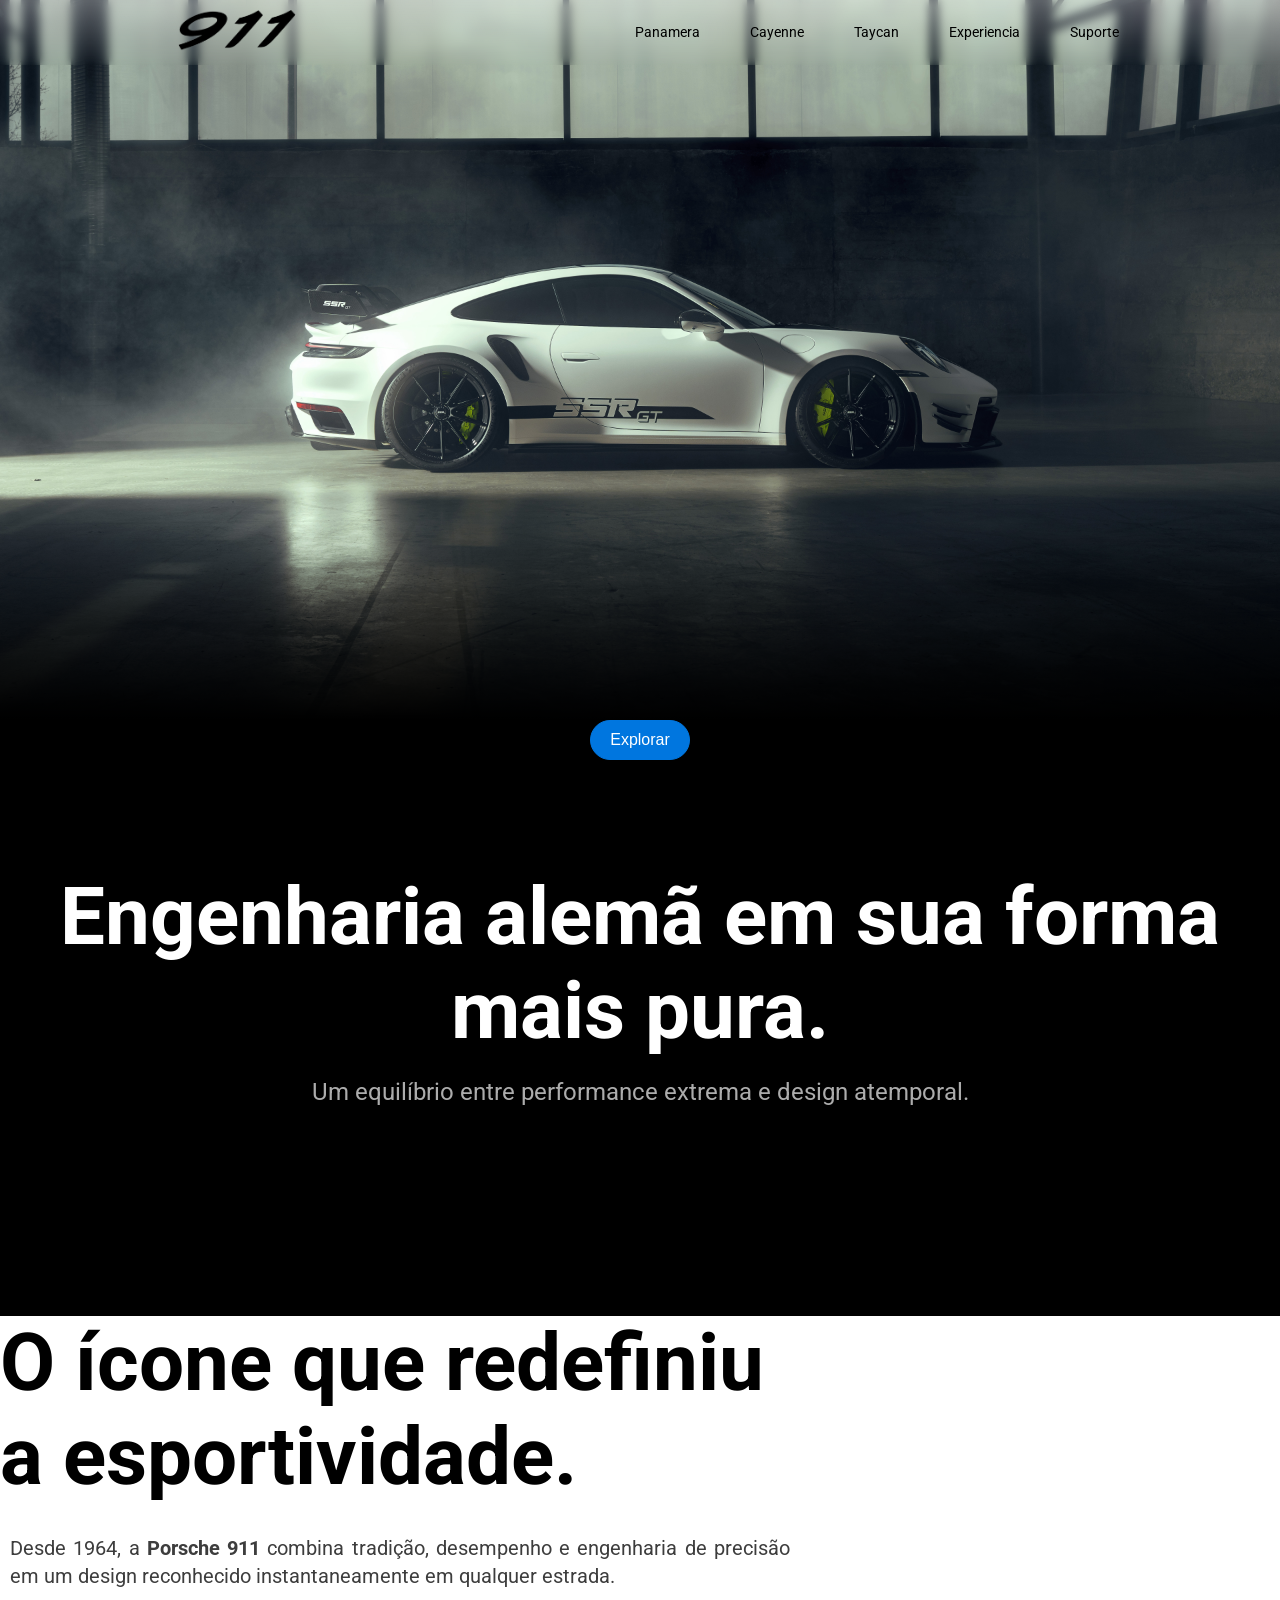
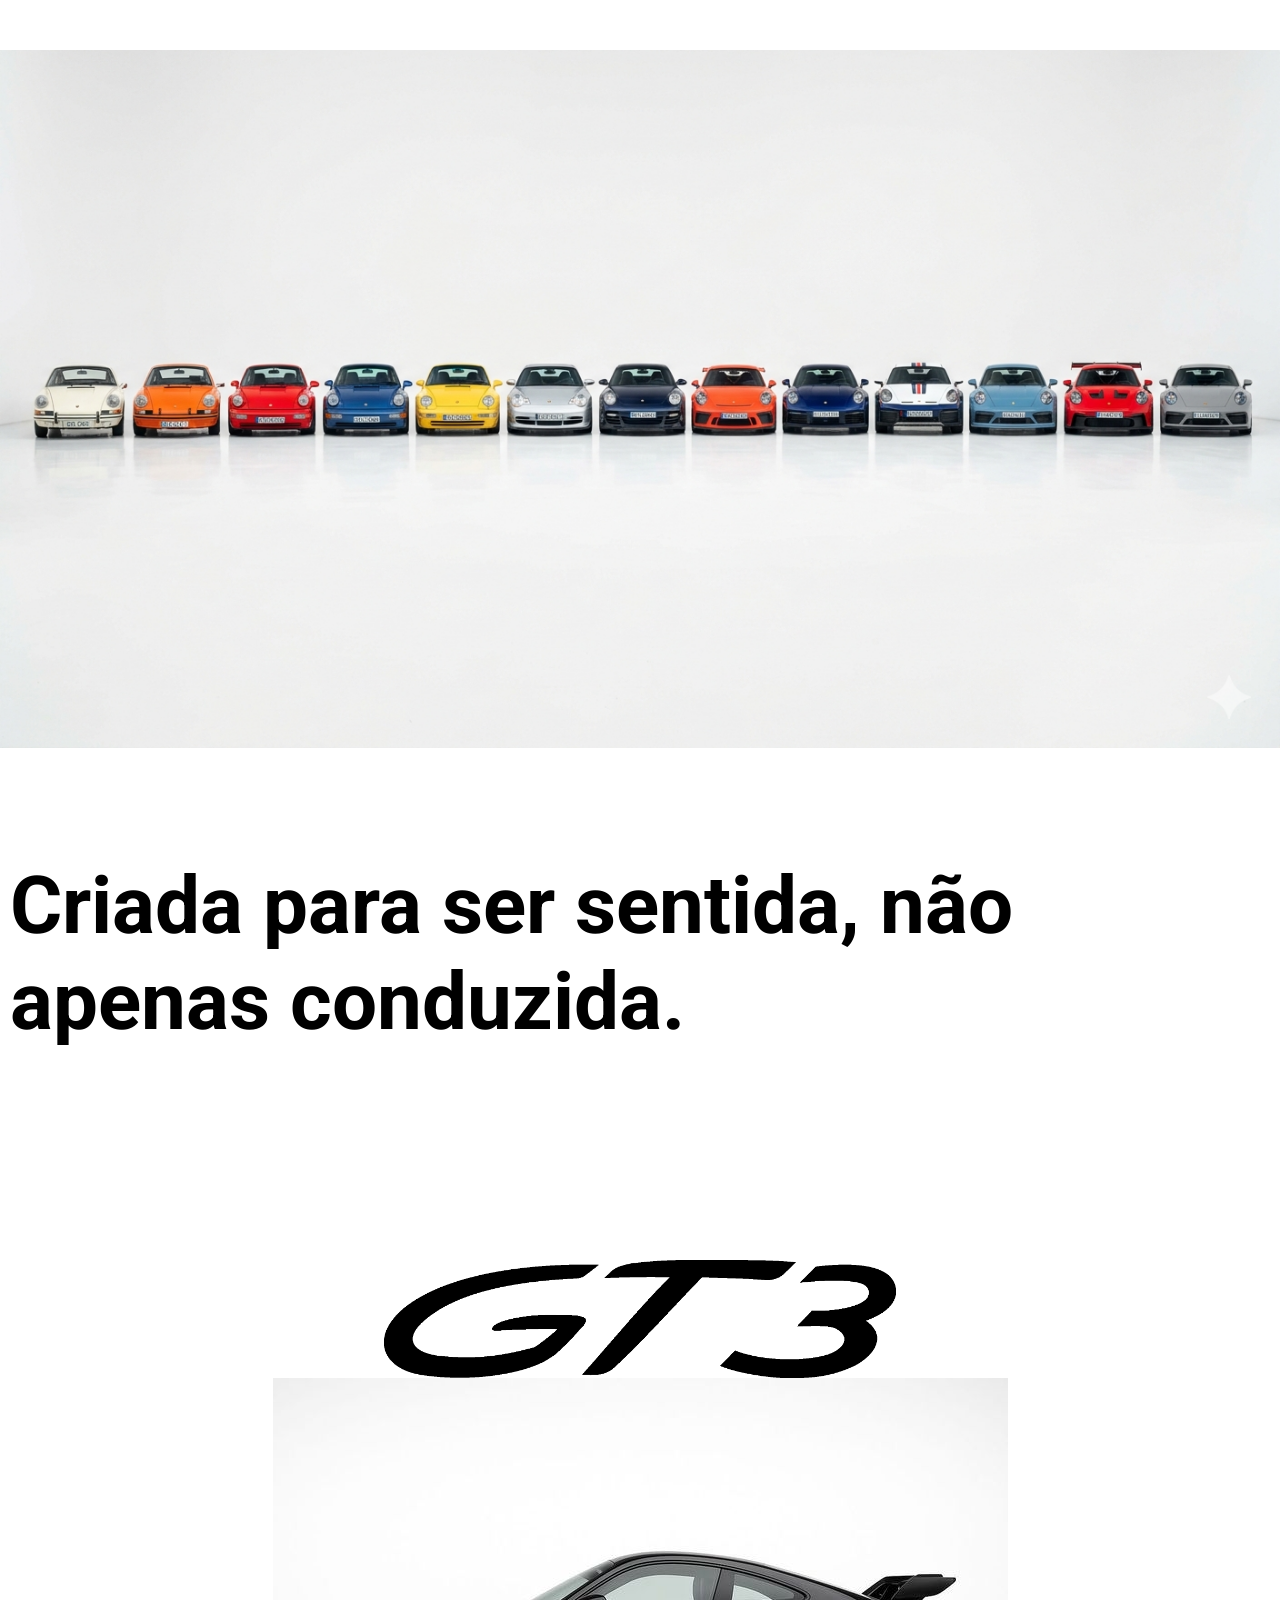
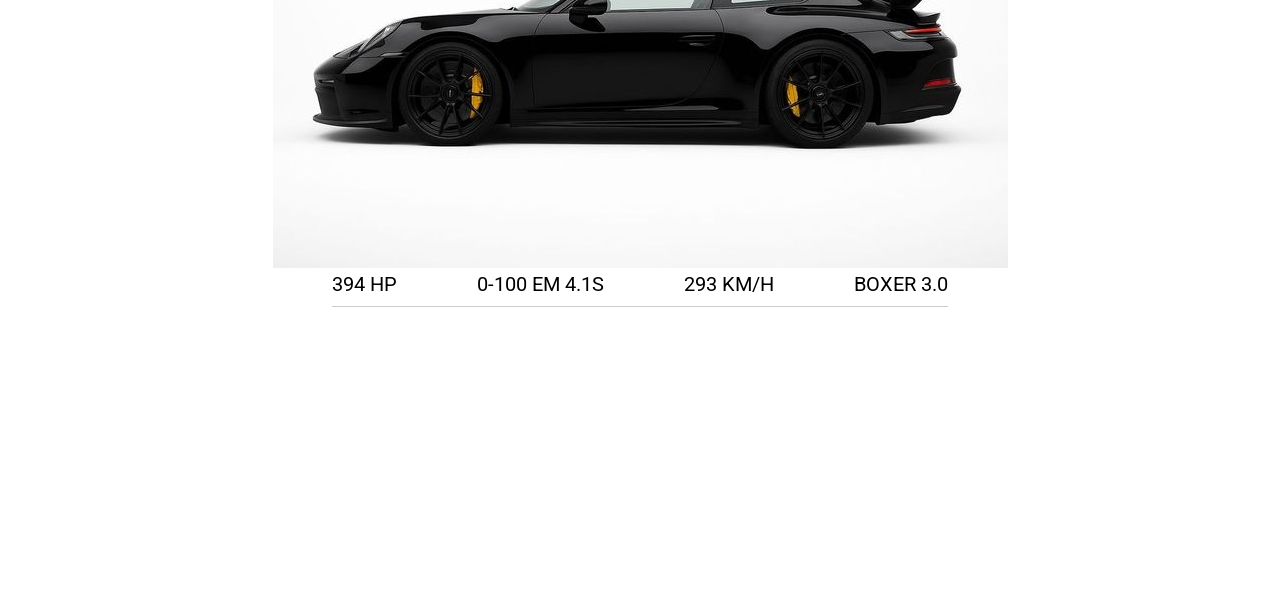
==== index.html @ 177d853c "melhorando a responsividade" ====
<!DOCTYPE html>
<html lang="pt-br">
<head>
    <meta charset="UTF-8">
    <meta name="viewport" content="width=device-width, initial-scale=1.0">
    <title>Document</title>
    <link rel="stylesheet" href="estilo/style.css">
</head>
<body>
    <header>
        <nav>
            <div class="logo">
                <a href=""><img src="logo/911.png" alt=""></a>
            
            </div>
            <ul class="nav-links">
                <a href="#">Panamera</a>
                <a href="#">Cayenne</a>
                <a href="#">Taycan</a>
                <a href="#">Experiencia</a>
                <a href="#">Suporte</a>
            </ul>

            <div class="menu">
                ☰
            </div>
        </nav>
    </header>  
    <main>
        <section class="hero">
            <img src="imagens/gt3-hero.jpg" alt="">
        </section>

            <section class="modelo">
                <button>Explorar</button>
                <h1>Engenharia alemã em sua forma mais pura.</h1>
                <p>Um equilíbrio entre performance extrema e design atemporal.</p>
            </section>
  

        <section class="base">
            <div class="introducao">
                <h1>O ícone que redefiniu a esportividade.</h1>
                <p>Desde 1964, a <strong>Porsche 911</strong> combina tradição, desempenho e engenharia de precisão em um design reconhecido instantaneamente em qualquer estrada.</p>  
                <img src="imagens/porsches.png" alt="">
            </div>
         

            <h1>Criada para ser sentida, não apenas conduzida.</h1>

            <img src="logo/gt3-log.png" alt="gt3">

            <div class="preta">
                <img src="imagens/gt3-preta.jfif" alt="911 preta">
            </div>

            <ul>
                <li>394 HP</li>
                <li>0-100 EM 4.1S</li>
                <li>293 KM/H</li>
                <li>BOXER 3.0</li>
            </ul>

        </section>
    </main>
</body>
</html>
---- estilo/style.css ----
@charset "UTF-8";

@import url('https://fonts.googleapis.com/css2?family=Roboto:ital,wght@0,100..900;1,100..900&display=swap');

@media (max-width: 800px){

    .nav-links{
        display: none;
    }

    .menu{
        display: block;
        font-size: 2em;
    }
}



*{
    margin: 0px;
    padding: 0px;
    box-sizing: border-box;
}

body{
    font-family: "Roboto", sans-serif;
    background-color: white;
    max-width: 100%;
    
}

header{
    align-items: center;

}

header img{
    width: 150px;
    padding: 10px;
}



nav{
    width: 100%;
    background-image: linear-gradient(to bottom, rgba(255, 255, 255, 0.342), transparent);
    backdrop-filter: blur(5px);
    display: flex;
    position: fixed;
    top: 0px;
    justify-content: space-around;
    align-items: center;
    z-index: 999;


}

.nav-links{
    display: flex;
    gap: 50px;
}


.menu{
    display: none;
}

main {
    max-width: 100%;
    display: flex;
    flex-direction: column;
    justify-content: center;
    align-items: center;
}



nav a {
    text-decoration: none;
    color: rgb(0, 0, 0);
    margin: auto;
    font-size: 14px;
}


.hero{
    position: relative;
    display: flex;
    justify-content: center;
    align-items: center;
}


.hero::after{
    content: "";
    position: absolute;
    left: 0;
    bottom: 0;
    width: 100%;
    height: 200px;

    background: linear-gradient(to bottom,transparent,
        rgb(0, 0, 0)
    );
}

.hero img{
    width: 100%;
    top: 0px;
}

.modelo{
    display: flex;
    flex-direction: column;
    justify-content: center;
    background-color: black;
    width: 100%;
    justify-content: center;
    align-items: center;
}

.modelo > button{
    width: 100px;
    padding: 10px;
    border: 1px solid #0076DF;
    background-color: #0076DF;
    border-radius: 30px;
    color: white;
    font-size: 16px;
    align-content: center;
}

button:hover{
    background-color: #fff;
    color: #0076DF;
}
.modelo h1{
    padding: 10px;
    margin-top: 100px;
    font-weight: bold;
    font-size: clamp( 30px,9vw, 80px);
    color: white;
    text-align: center;
}

.modelo p{
    color: #acacac;
    font-size: clamp(1rem, 2vw, 1.5rem);
    padding: 10px;
    margin-bottom: 200px;
}


.base{
    width: 100%;
    display: flex;
    flex-direction: column;
    justify-content: center;
    align-items: center;

}

.introducao{
    max-width: 100%;
    display: flex;
    flex-direction: column;
    justify-content:center;

}
.introducao > h1{
    font-size: clamp(60px, 10vw, 80px);
    max-width: 800px;
    text-align: left;
    padding: 0px;
}

.introducao p {
    font-size: 20px;
    color: rgb(61, 61, 61);
    max-width: 800px;
    text-align: justify;
    padding: 30px 10px;
    line-height: 1.4em;
    margin-bottom: 30px;
}

.introducao > img{
    max-width: 100%;
}

.base > h1{
    margin-top: 100px;
    font-size: 80px;
    font-weight: bold;   
    line-height: 1.2em;   
    padding: 10px; 
    margin-bottom: 200px;                        

}


.base > img{
    width: 40%;

}

.preta img{
    width: 100%;
}

.base ul{
    display: flex;
    gap: 80px;
    align-items: center;
    justify-content: center;
    list-style: none;
    font-size: 20px;
    border-bottom: #00000034 1px solid;
    margin-bottom: 300px;

}

.base li{
    font-weight: normal;
    margin-bottom: 10px;
}
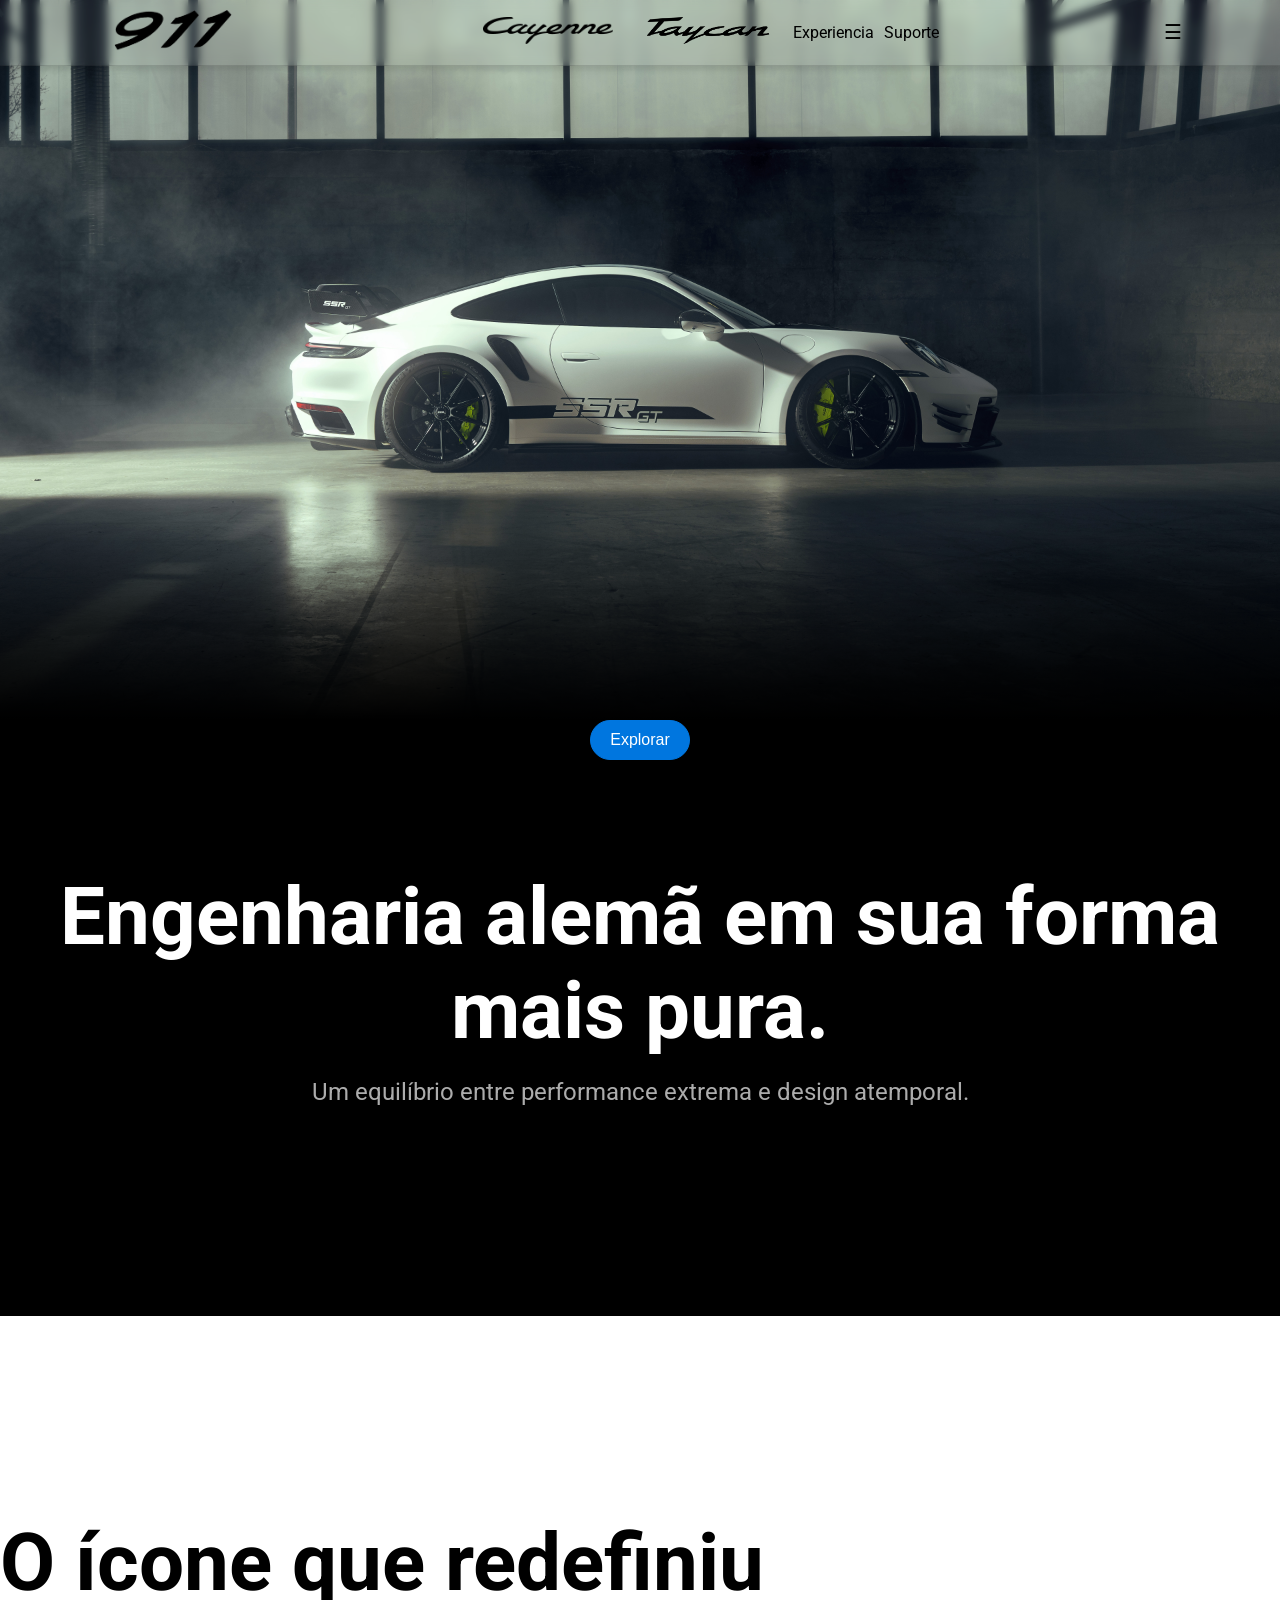
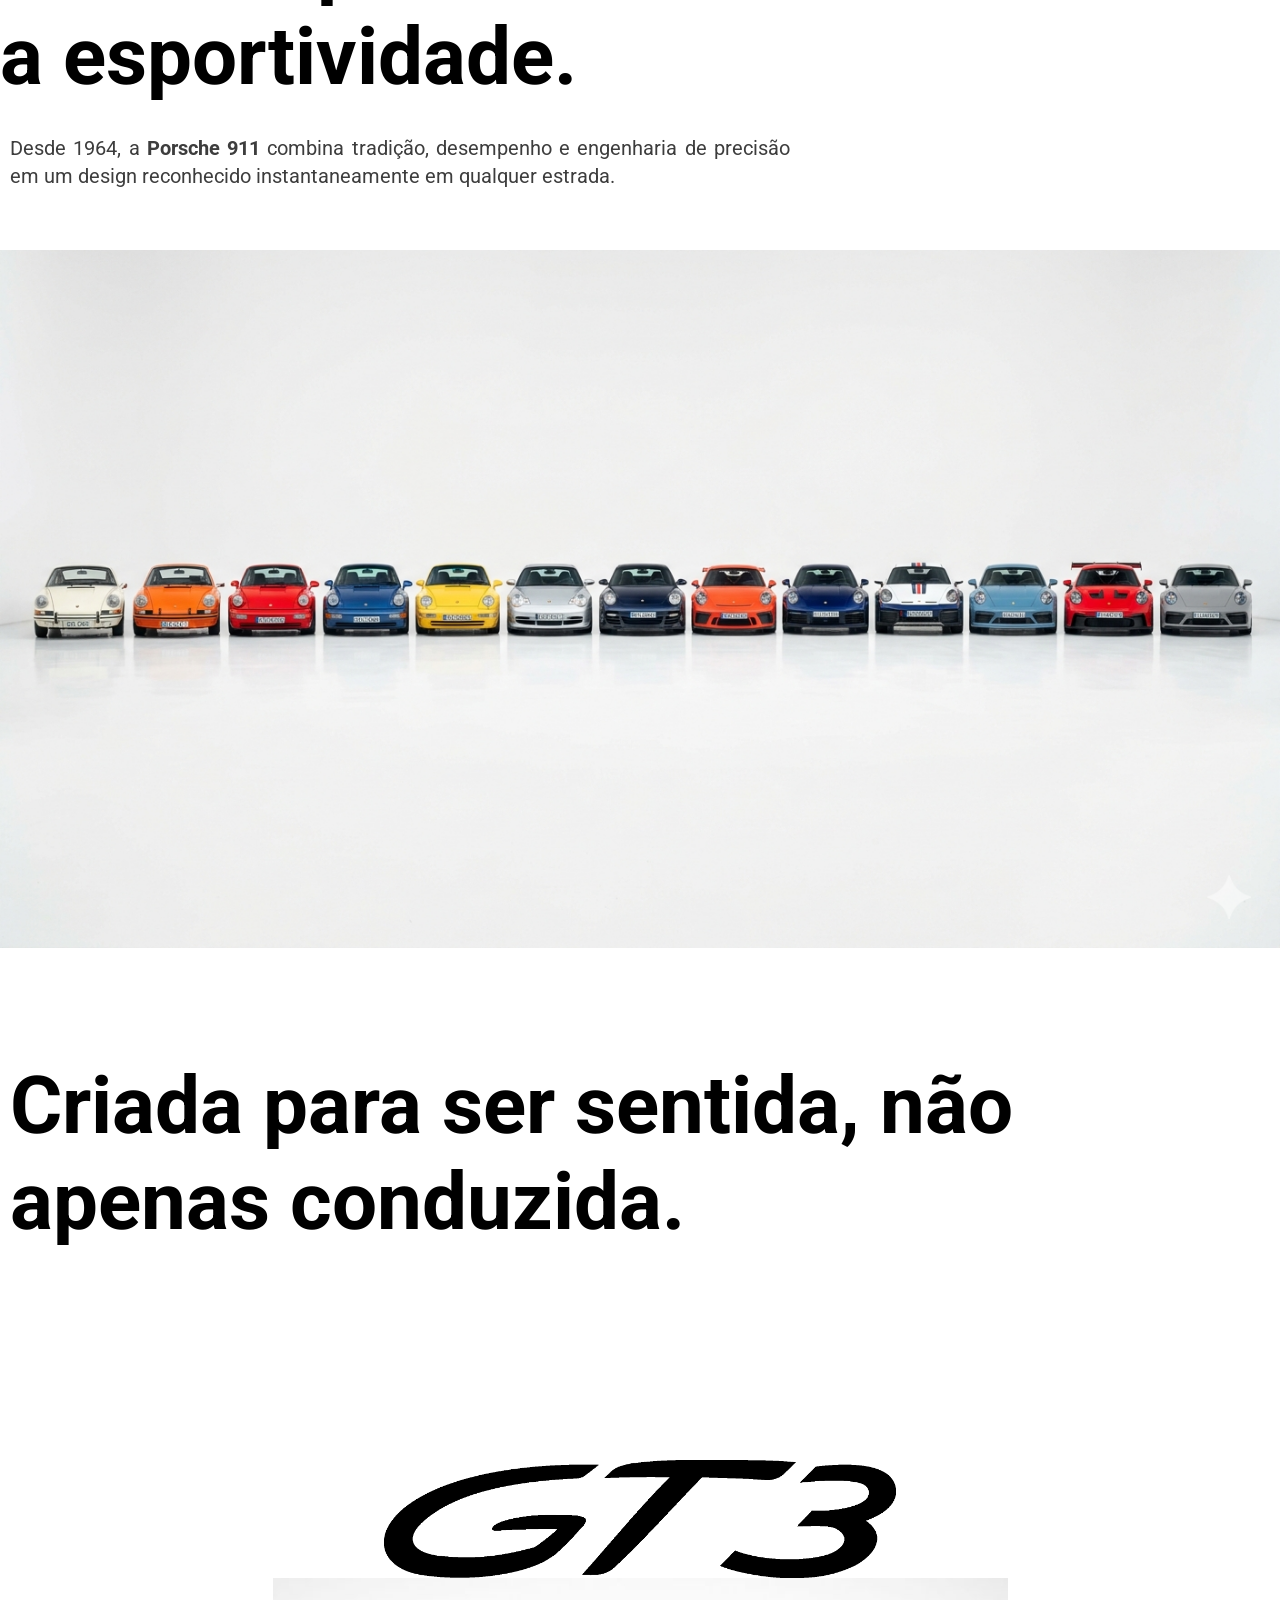
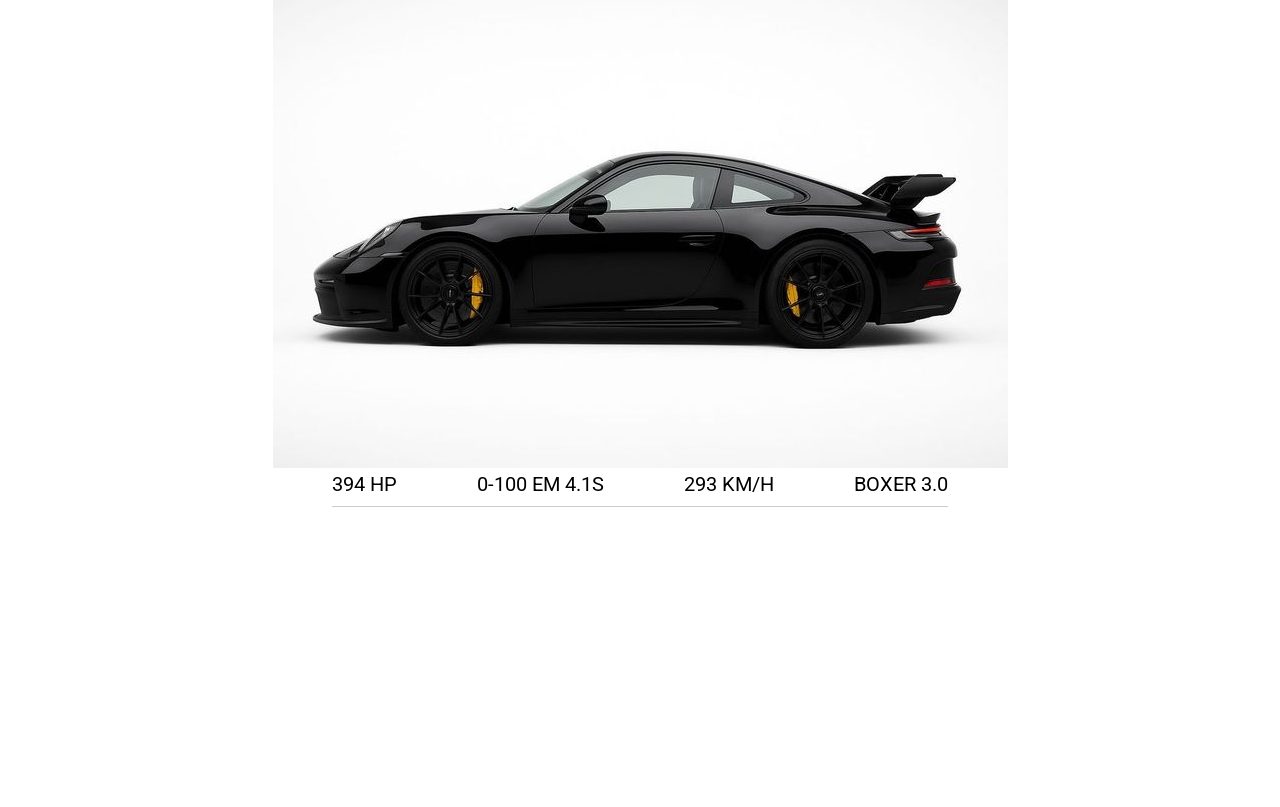
==== commit c51e7ab3: "atualizacao nav bar" ====
--- a/index.html
+++ b/index.html
@@ -8,19 +8,19 @@
 </head>
 <body>
     <header>
-        <nav>
+        <nav id="bar">
             <div class="logo">
                 <a href=""><img src="logo/911.png" alt=""></a>
             
-            </div>
+            </div>  
+
             <ul class="nav-links">
-                <a href="#">Panamera</a>
-                <a href="#">Cayenne</a>
-                <a href="#">Taycan</a>
-                <a href="#">Experiencia</a>
-                <a href="#">Suporte</a>
+                <li><a href="#"><img src="logo/cayenne.png" alt=""></a></li>
+                <li><a href="#"><img src="logo/taycan.png" alt=""></a></li>
+                <li><a href="#">Experiencia</a></li>
+                <li><a href="#">Suporte</a></li>
             </ul>
-
+          
             <div class="menu">
                 ☰
             </div>
--- a/estilo/style.css
+++ b/estilo/style.css
@@ -2,19 +2,18 @@
 
 @import url('https://fonts.googleapis.com/css2?family=Roboto:ital,wght@0,100..900;1,100..900&display=swap');
 
-@media (max-width: 800px){
-
-    .nav-links{
+@media (max-width: 768px){
+
+     nav >.nav-links{
         display: none;
     }
 
+
     .menu{
         display: block;
-        font-size: 2em;
     }
-}
-
-
+
+}
 
 *{
     margin: 0px;
@@ -34,36 +33,55 @@
 
 }
 
-header img{
+#bar{
+    position: fixed;
+    width: 100%;
+    top: 0px;
+    left: 50%;
+    transform: translateX(-50%);
+    display: flex;
+    justify-content: space-around;
+    align-items: center;
+    background-color: rgba(255, 255, 255, 0.068);
+    backdrop-filter: blur(4px);
+    border-bottom: 1px solid rgba(0, 0, 0, 0.13);
+    box-shadow: 1px 2px 5px 2px rgba(0, 0, 0, 0.103);
+    gap: 30px;
+    z-index: 999;
+
+}
+
+#bar img{
     width: 150px;
     padding: 10px;
 }
 
-
-
-nav{
-    width: 100%;
-    background-image: linear-gradient(to bottom, rgba(255, 255, 255, 0.342), transparent);
-    backdrop-filter: blur(5px);
-    display: flex;
-    position: fixed;
-    top: 0px;
-    justify-content: space-around;
-    align-items: center;
-    z-index: 999;
-
-
-}
+.nav-links  img{
+    width: 60px;
+    justify-content: center;
+    align-items: center;
+}
+
 
 .nav-links{
     display: flex;
-    gap: 50px;
+    align-items: center;
+    justify-content: center;
+    gap: 10px;
+    list-style: none;
+}
+.nav-links a{
+    color: black;
+    text-decoration: none;
 }
 
 
 .menu{
-    display: none;
-}
+    display: block;
+    font-size: 20px;
+}
+
+
 
 main {
     max-width: 100%;
@@ -72,16 +90,6 @@
     justify-content: center;
     align-items: center;
 }
-
-
-
-nav a {
-    text-decoration: none;
-    color: rgb(0, 0, 0);
-    margin: auto;
-    font-size: 14px;
-}
-
 
 .hero{
     position: relative;
@@ -161,6 +169,7 @@
 }
 
 .introducao{
+    margin-top: 200px;
     max-width: 100%;
     display: flex;
     flex-direction: column;
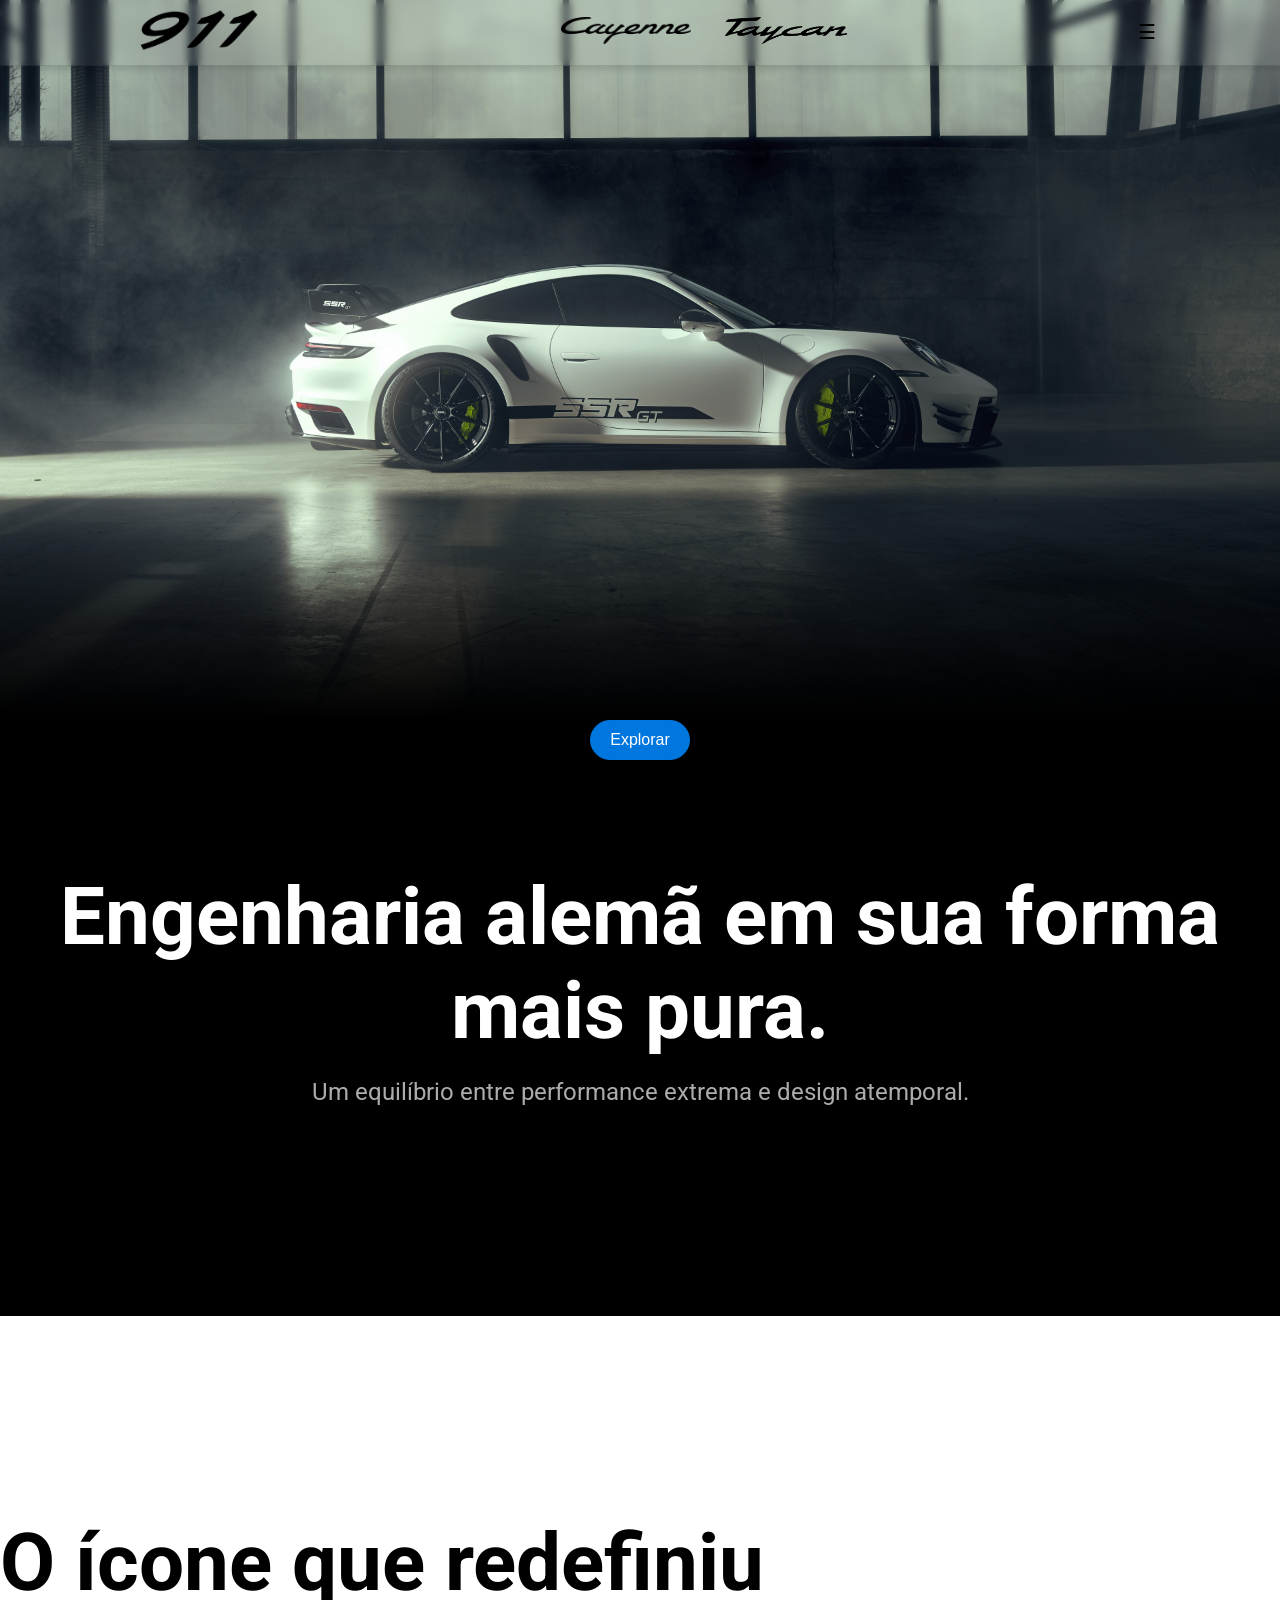
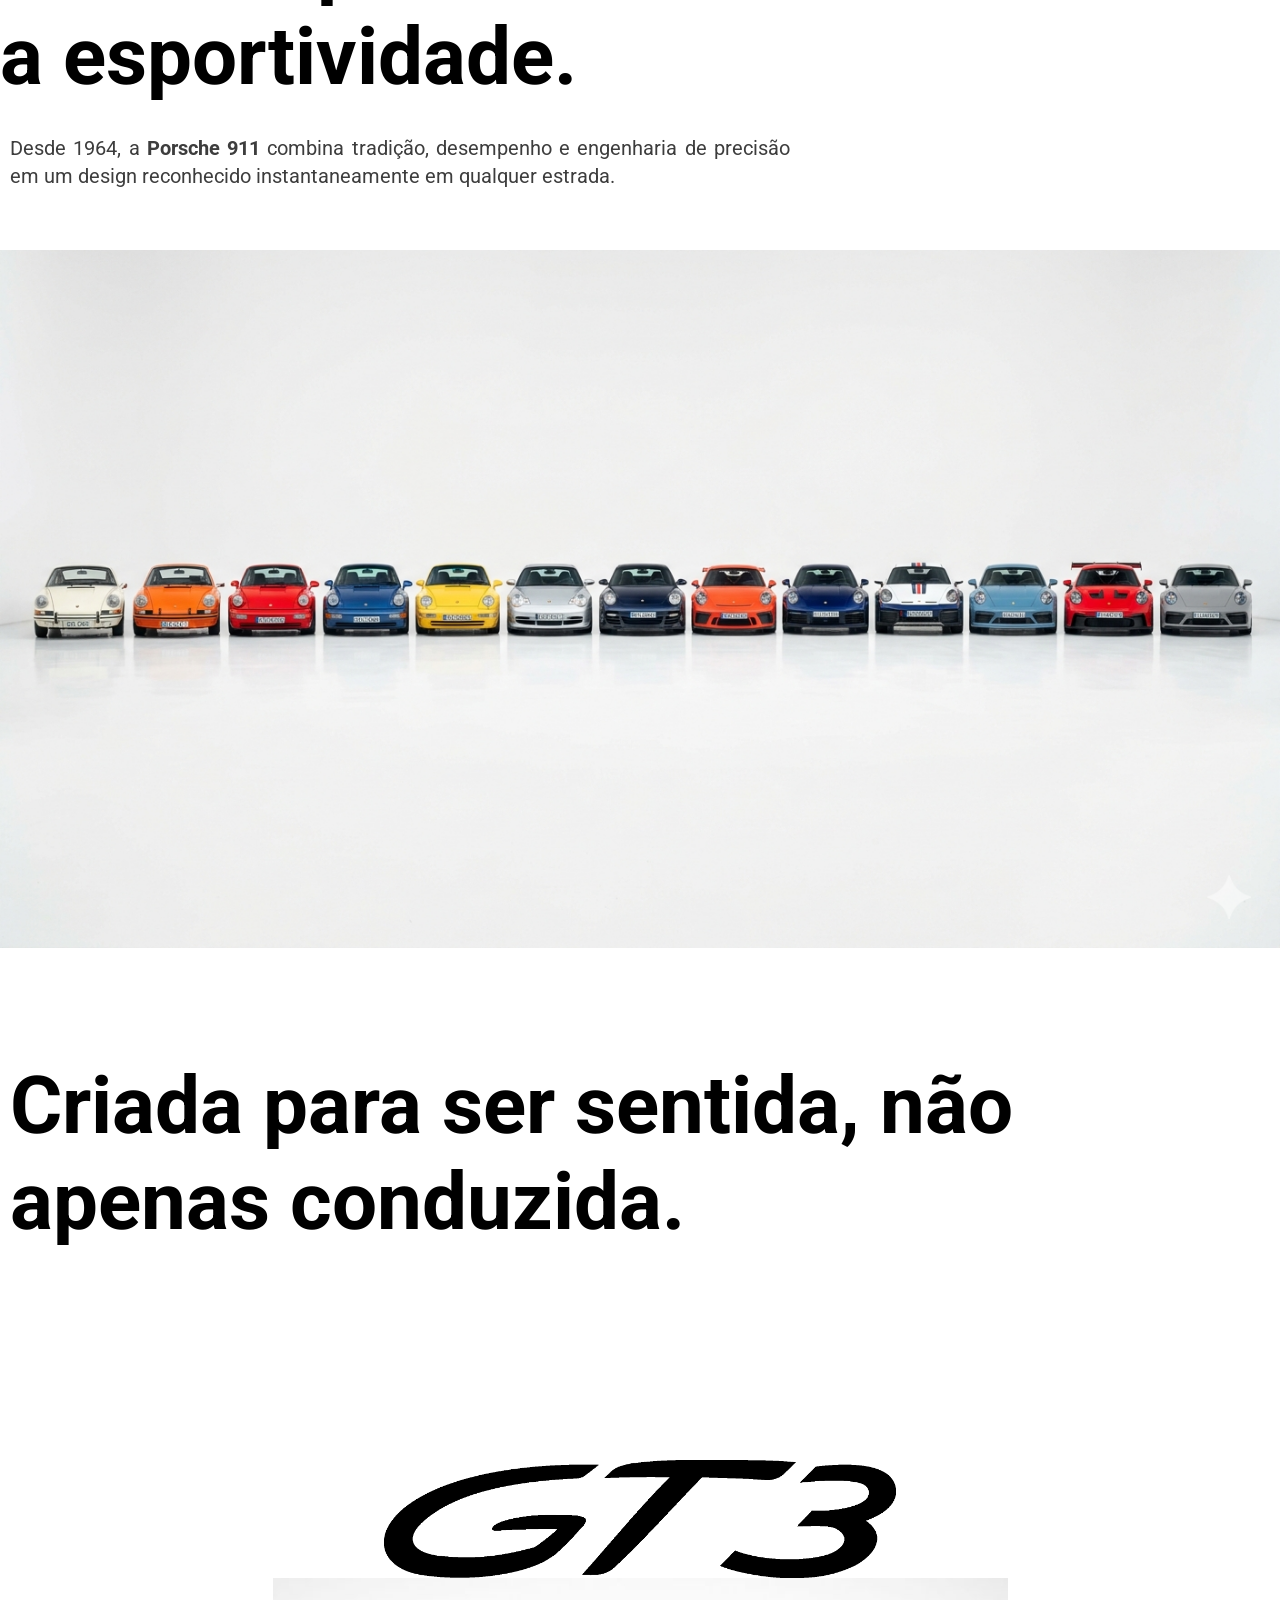
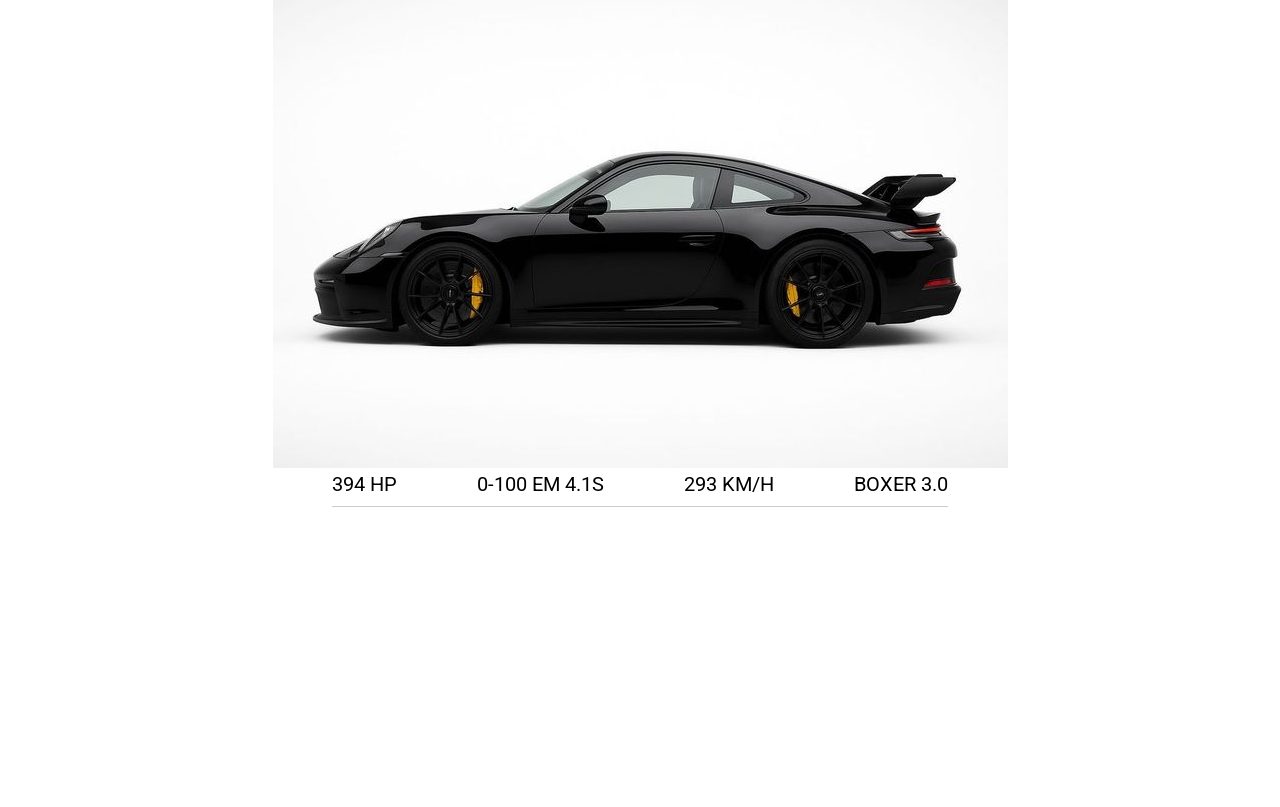
==== commit c8c1f6a4: "teste" ====
--- a/index.html
+++ b/index.html
@@ -17,8 +17,6 @@
             <ul class="nav-links">
                 <li><a href="#"><img src="logo/cayenne.png" alt=""></a></li>
                 <li><a href="#"><img src="logo/taycan.png" alt=""></a></li>
-                <li><a href="#">Experiencia</a></li>
-                <li><a href="#">Suporte</a></li>
             </ul>
           
             <div class="menu">
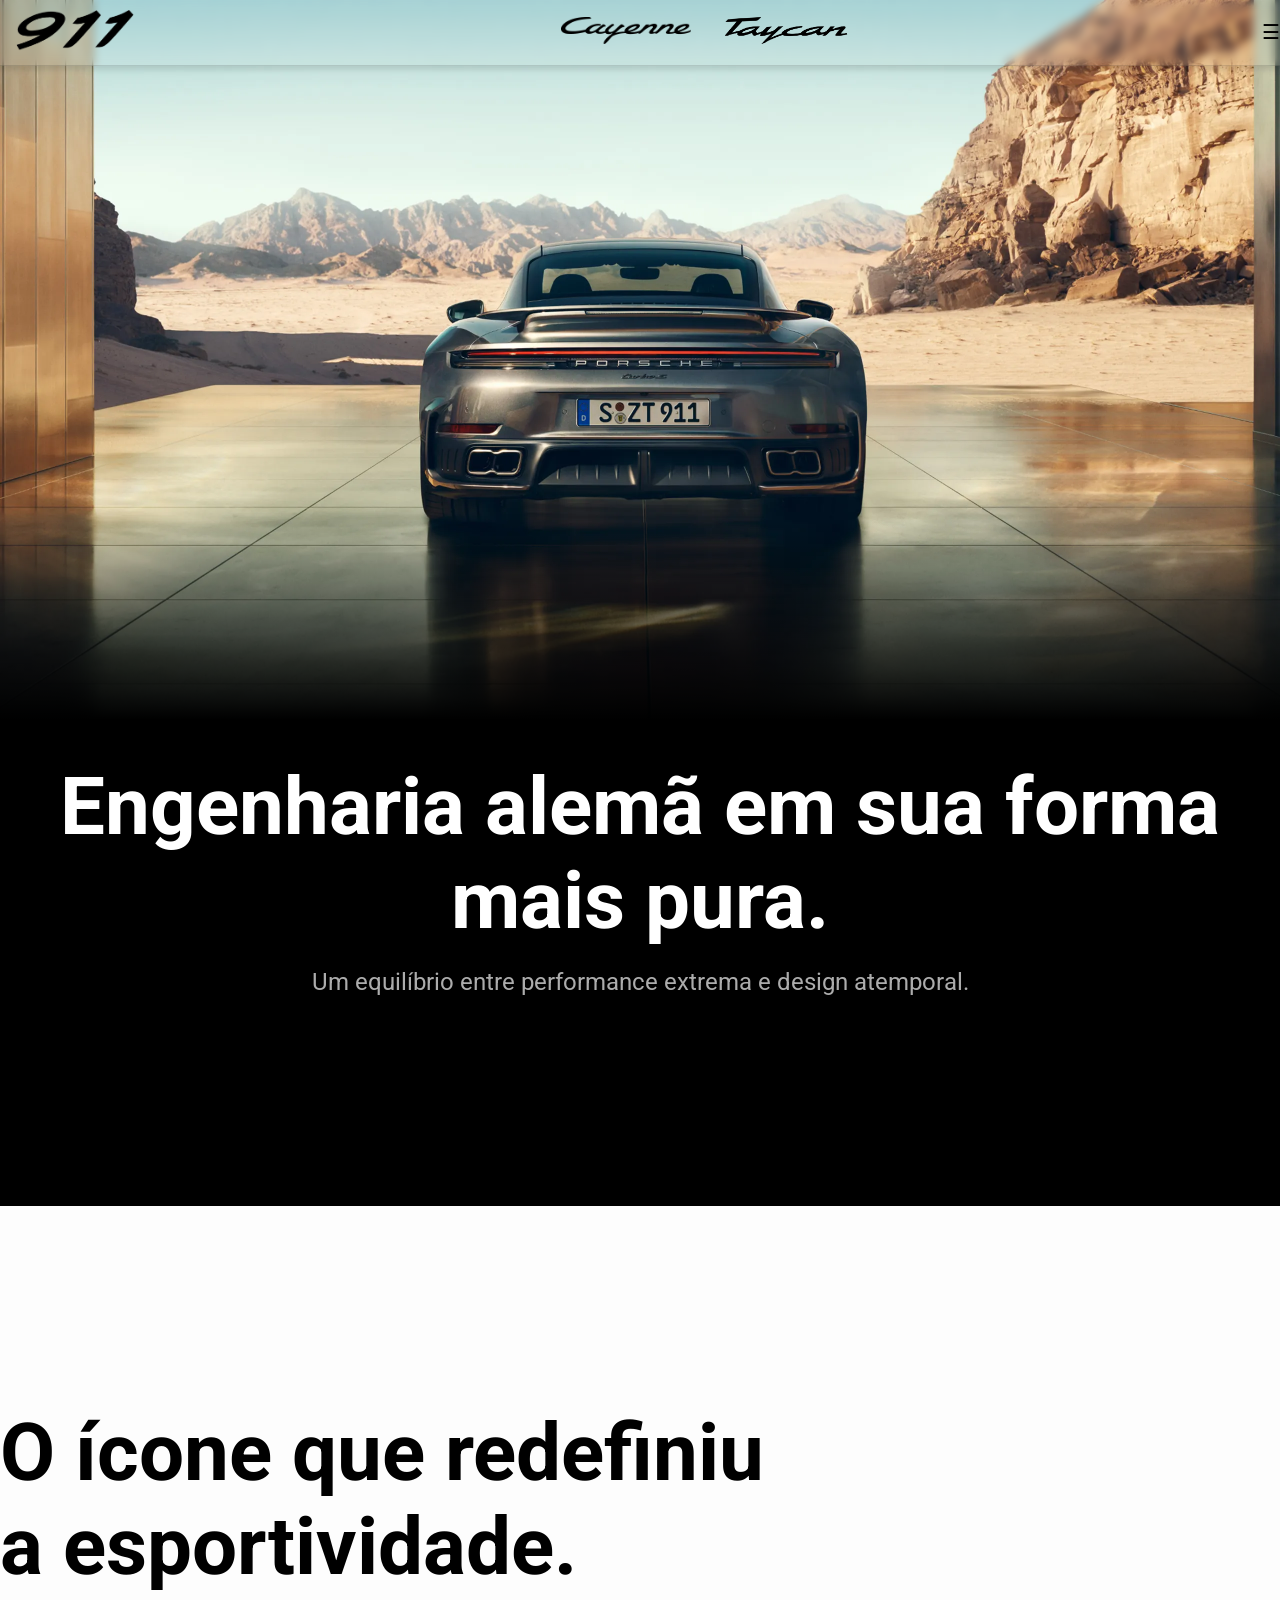
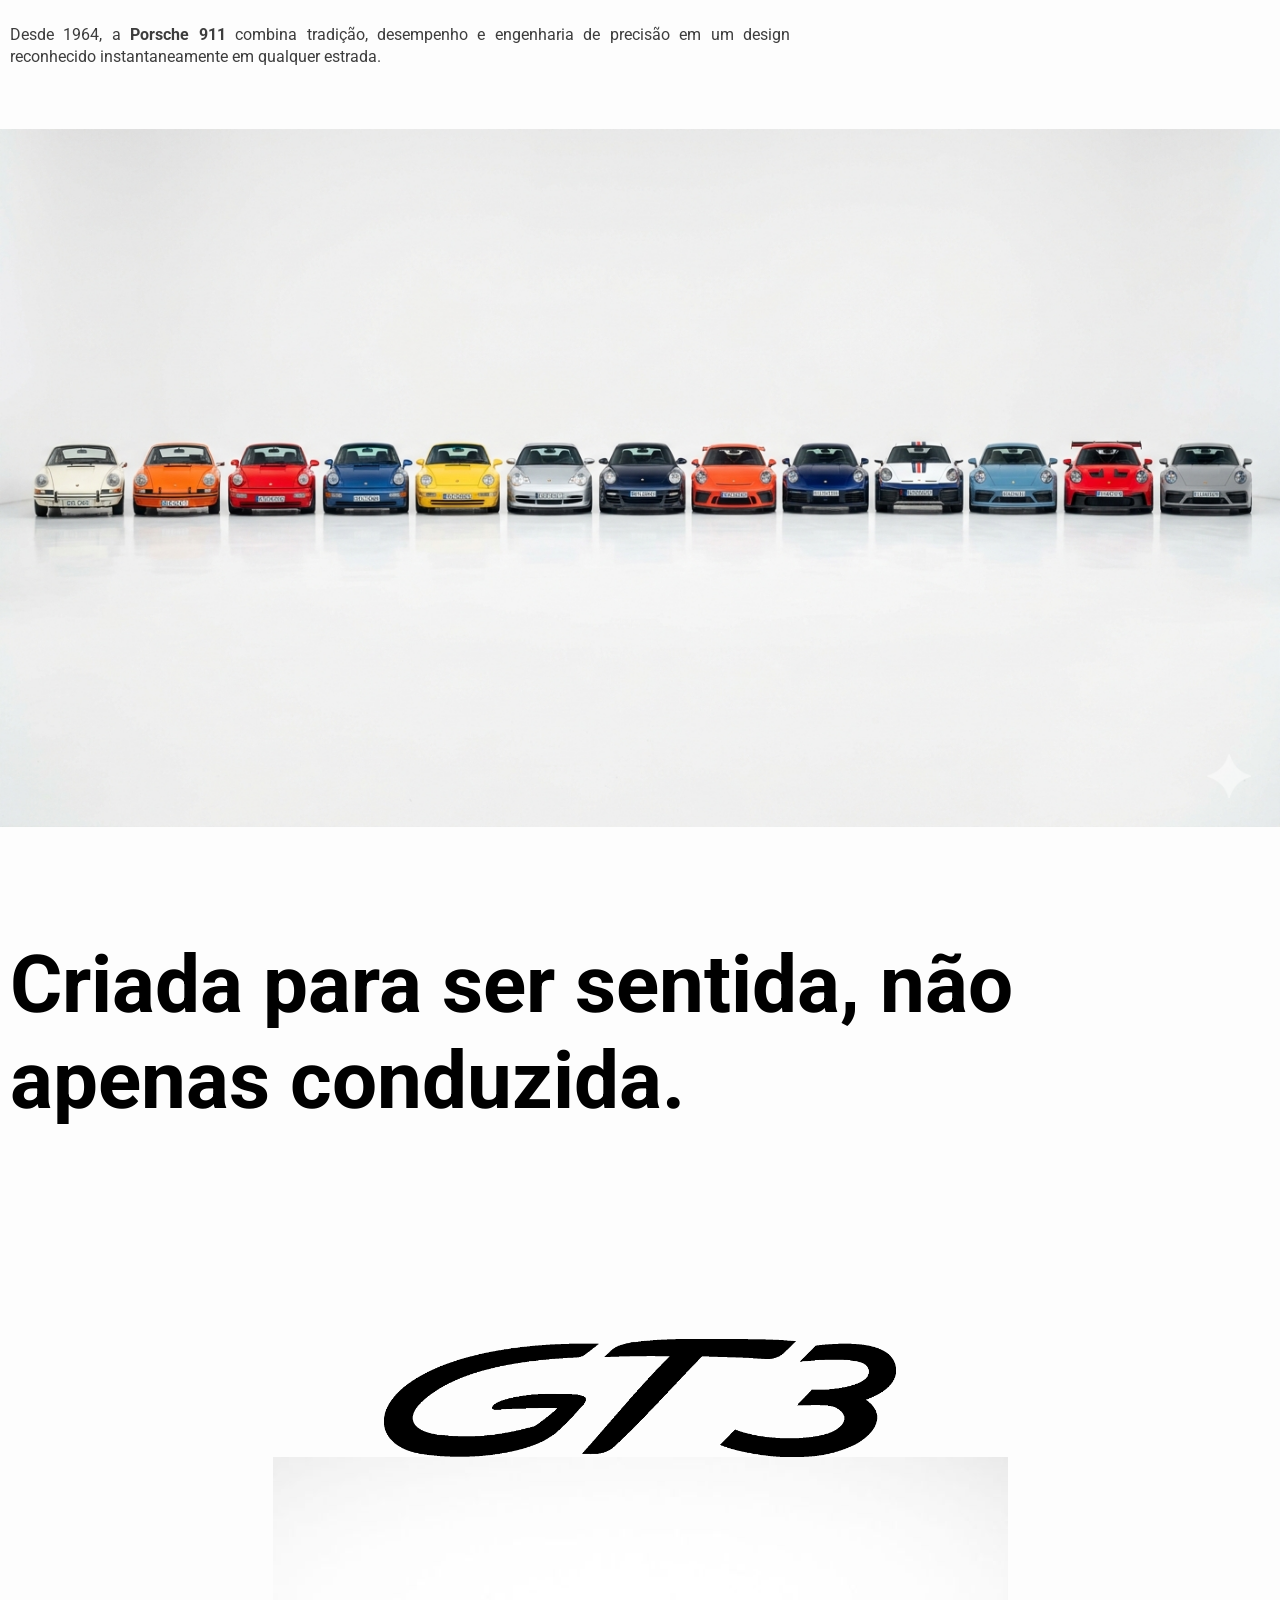
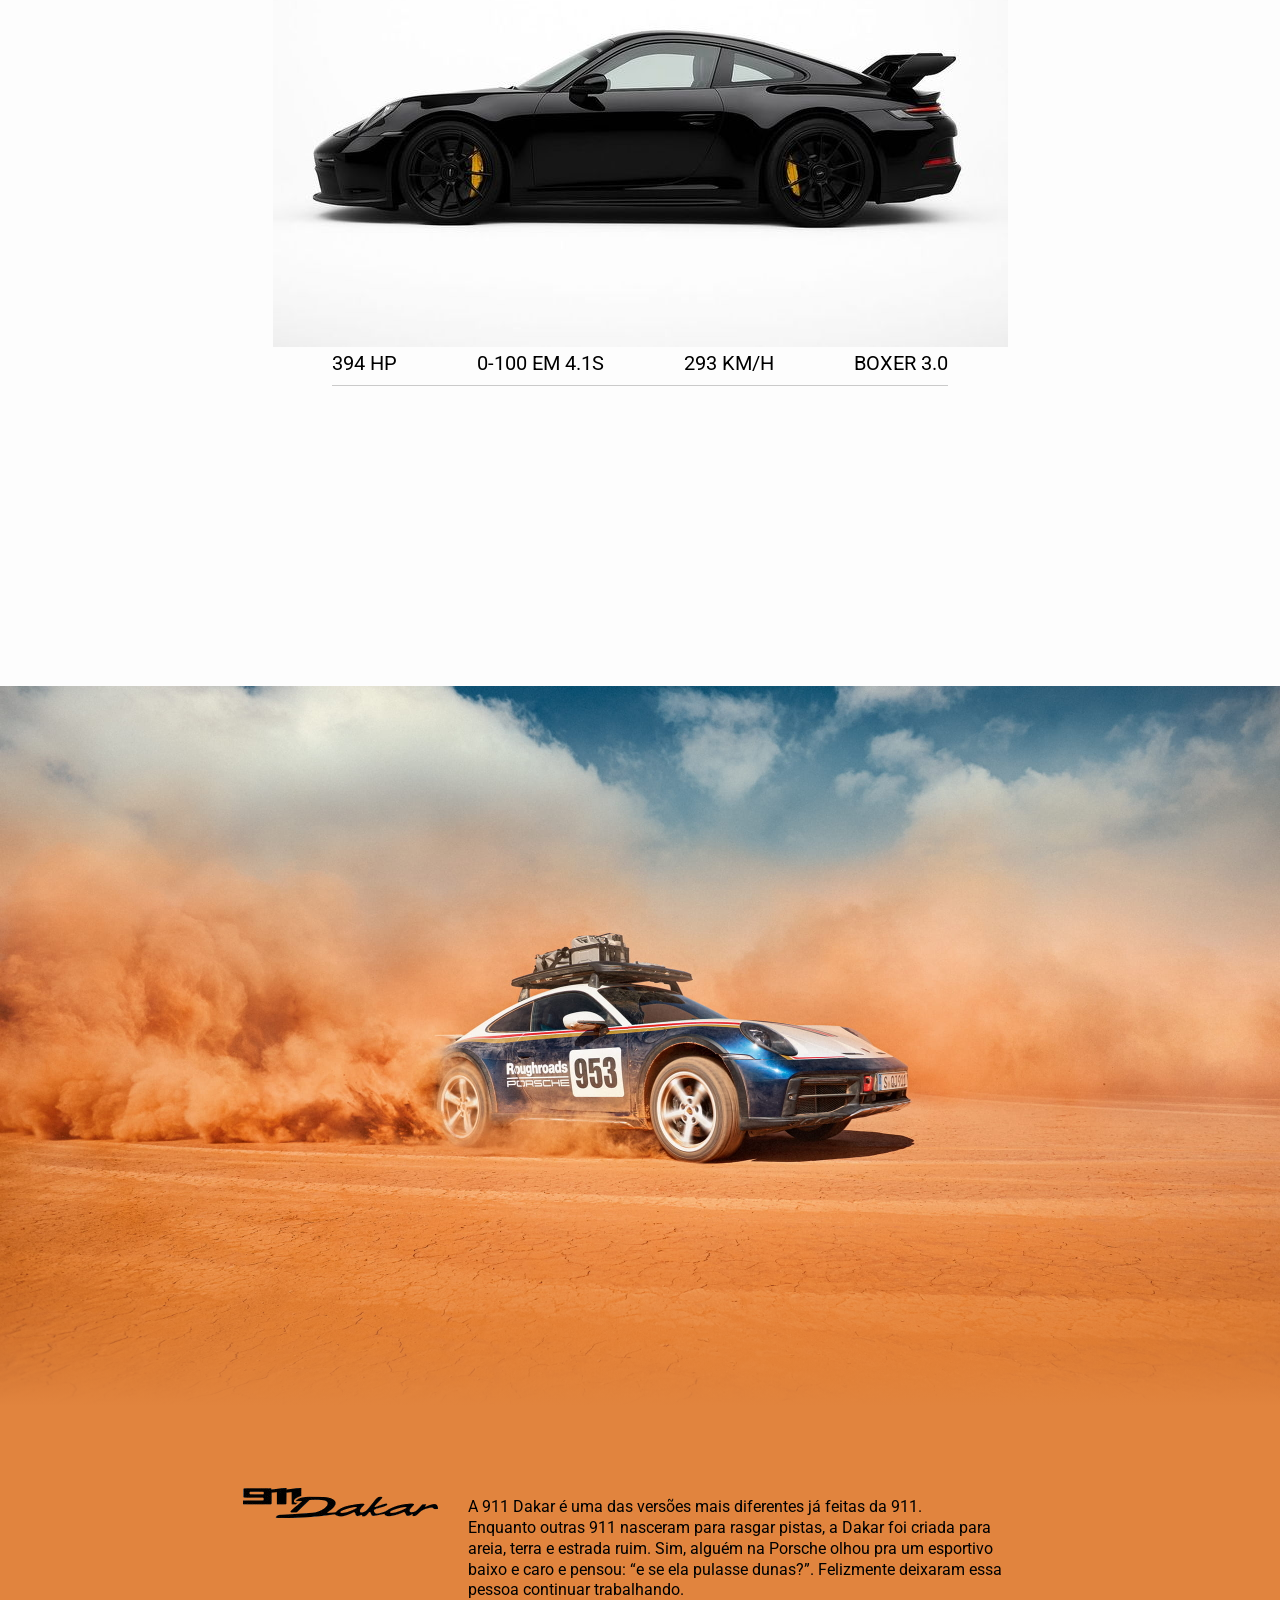
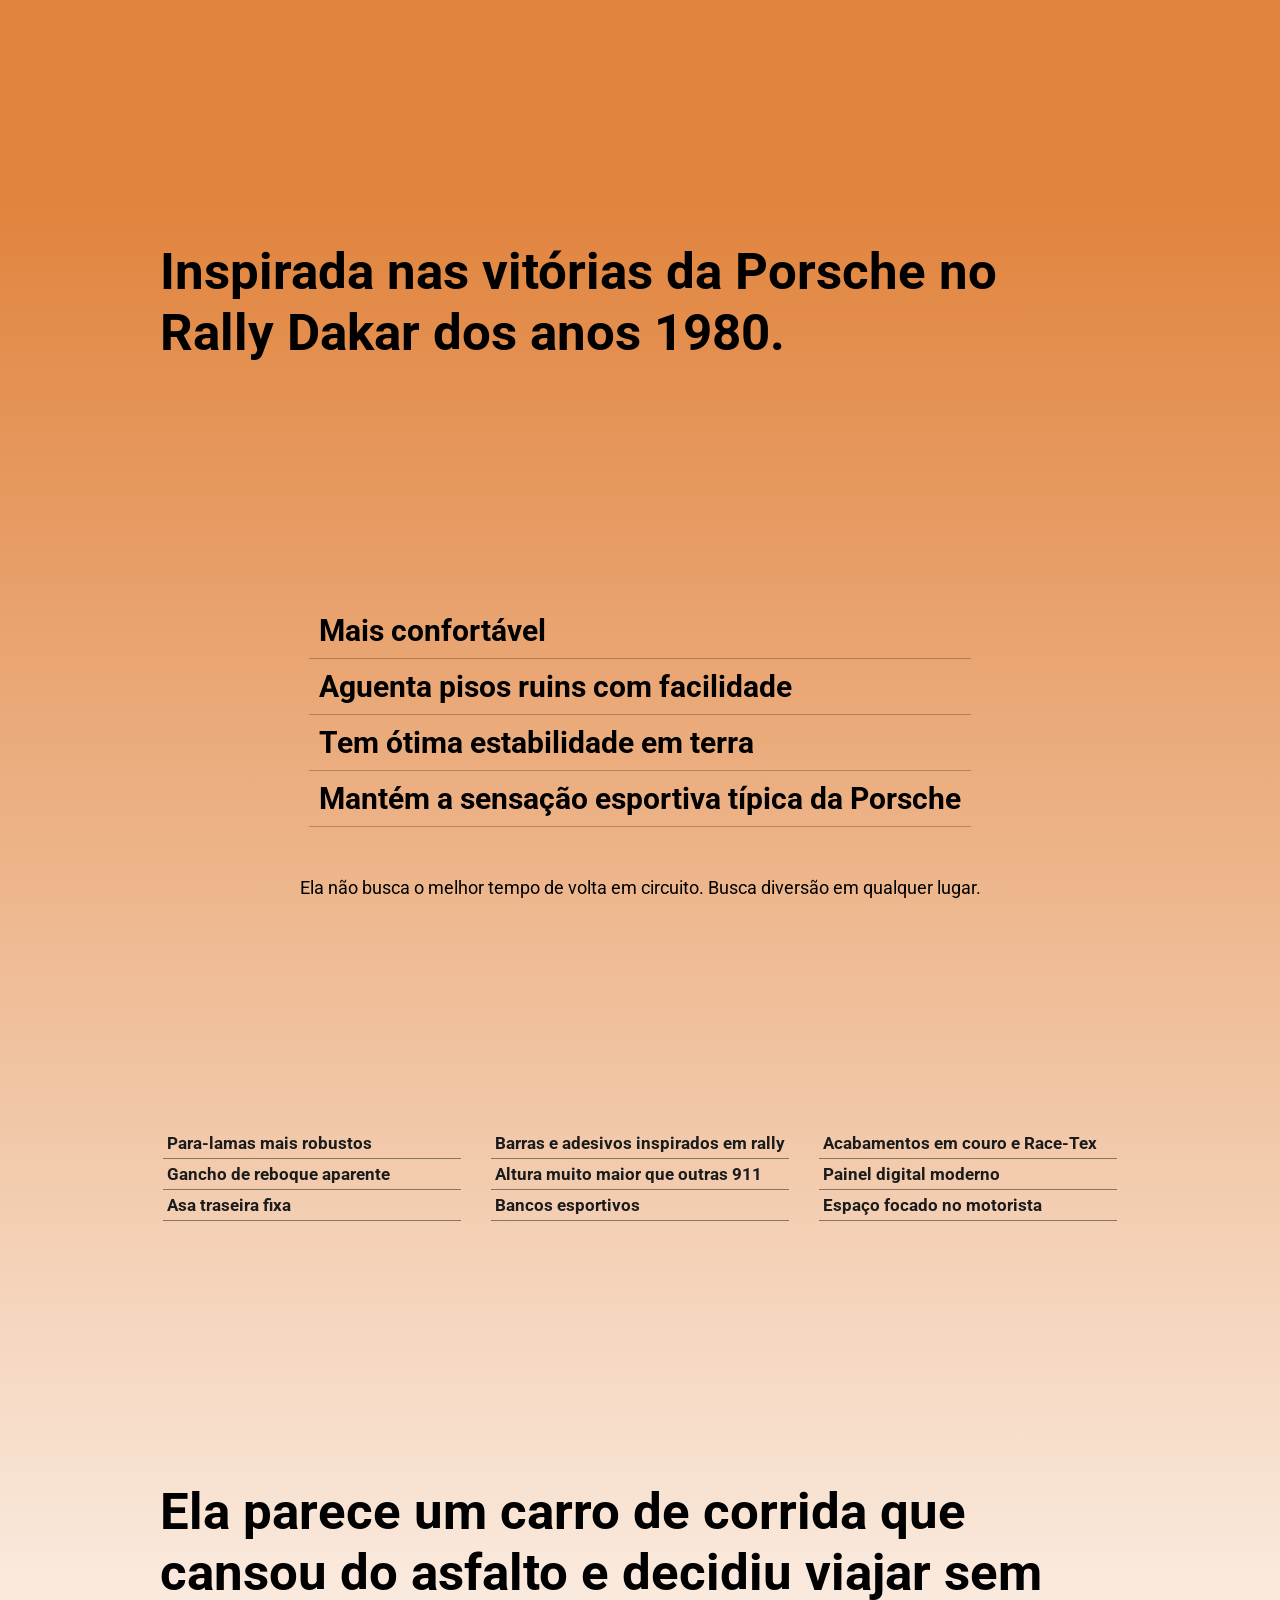
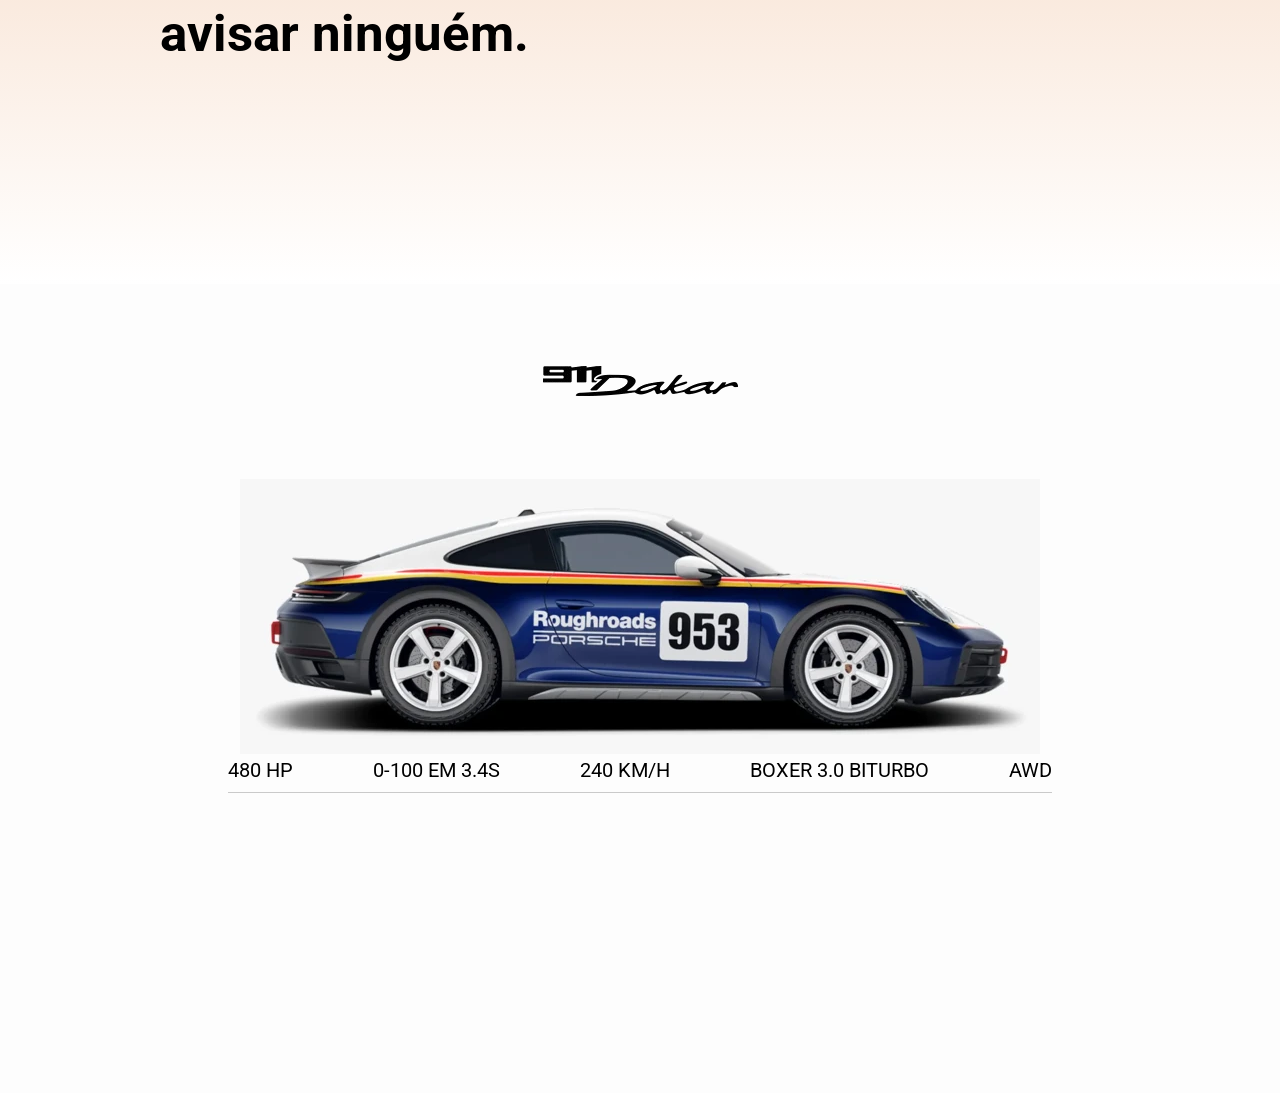
==== commit 79a4b9ba: "introducao da secao dakar, melhorias no design" ====
--- a/index.html
+++ b/index.html
@@ -26,14 +26,19 @@
     </header>  
     <main>
         <section class="hero">
-            <img src="imagens/gt3-hero.jpg" alt="">
+            <img src="imagens/991-hero.webp" alt="">
         </section>
 
             <section class="modelo">
-                <button>Explorar</button>
                 <h1>Engenharia alemã em sua forma mais pura.</h1>
                 <p>Um equilíbrio entre performance extrema e design atemporal.</p>
+                
+
+
             </section>
+
+
+
   
 
         <section class="base">
@@ -58,8 +63,64 @@
                 <li>293 KM/H</li>
                 <li>BOXER 3.0</li>
             </ul>
+        </section>
 
+
+
+        <section class="hero-dakar">
+            <img src="imagens/dakar-hero-deserto.jpg" alt="">
         </section>
+        
+        <section class="dakar">
+            <img src="logo/911_dakar-removebg-preview.png" alt="">
+                <p>A 911 Dakar é uma das versões mais diferentes já feitas da 911. <br>
+                Enquanto outras 911 nasceram para rasgar pistas, a Dakar foi criada para areia, terra e estrada ruim. Sim, alguém na Porsche olhou pra um esportivo baixo e caro e pensou: “e se ela pulasse dunas?”. Felizmente deixaram essa pessoa continuar trabalhando.</p>
+        </section>
+        <section class="conteudo">
+            <h2>Inspirada nas vitórias da Porsche no Rally Dakar dos anos 1980.</h2>
+
+            <ul>
+                <li>Mais confortável</li>
+                <li>Aguenta pisos ruins com facilidade</li>
+                <li>Tem ótima estabilidade em terra</li>
+                <li>Mantém a sensação esportiva típica da Porsche</li>
+            </ul>
+
+            <p>Ela não busca o melhor tempo de volta em circuito. Busca diversão em qualquer lugar.</p>
+
+            <div class="card">
+                <ul>
+                    <li>Para-lamas mais robustos</li>
+                    <li>Gancho de reboque aparente</li>
+                    <li>Asa traseira fixa</li>
+                    <li>Barras e adesivos inspirados em rally</li>
+                    <li>Altura muito maior que outras 911</li>
+                    <li>Bancos esportivos</li>
+                    <li>Acabamentos em couro e Race-Tex</li>
+                    <li>Painel digital moderno</li>
+                    <li>Espaço focado no motorista</li>
+                </ul>
+            </div>
+
+            <h2>Ela parece um carro de corrida que cansou do asfalto e decidiu viajar sem avisar ninguém.</h2>
+      </section>
+      <section class="carro">
+
+        <img src="logo/911_dakar-removebg-preview.png" alt="">
+
+        <div class="preta">
+             <img src="imagens/911-dakar.webp" alt="">
+        </div>
+
+            <ul>
+                <li>480 HP</li>
+                <li>0-100 EM 3.4S</li>
+                <li>240 KM/H</li>
+                <li>BOXER 3.0 BITURBO</li>
+                <li>AWD</li>
+            </ul>
+      </section>
+  
     </main>
 </body>
 </html>
--- a/estilo/style.css
+++ b/estilo/style.css
@@ -23,9 +23,14 @@
 
 body{
     font-family: "Roboto", sans-serif;
-    background-color: white;
-    max-width: 100%;
+    background-color: #FDFDFD;
+    max-width: 100%;
+     overflow-x: hidden;
     
+}
+
+h1 {
+    font-size: clamp(60px, 10vw, 80px);
 }
 
 header{
@@ -40,7 +45,7 @@
     left: 50%;
     transform: translateX(-50%);
     display: flex;
-    justify-content: space-around;
+    justify-content: space-between;
     align-items: center;
     background-color: rgba(255, 255, 255, 0.068);
     backdrop-filter: blur(4px);
@@ -85,7 +90,6 @@
 
 main {
     max-width: 100%;
-    display: flex;
     flex-direction: column;
     justify-content: center;
     align-items: center;
@@ -96,6 +100,7 @@
     display: flex;
     justify-content: center;
     align-items: center;
+
 }
 
 
@@ -113,7 +118,8 @@
 }
 
 .hero img{
-    width: 100%;
+    max-width: 100%;
+    height: 100%;
     top: 0px;
 }
 
@@ -144,7 +150,7 @@
 }
 .modelo h1{
     padding: 10px;
-    margin-top: 100px;
+    margin-top: 30px;
     font-weight: bold;
     font-size: clamp( 30px,9vw, 80px);
     color: white;
@@ -159,8 +165,8 @@
 }
 
 
+
 .base{
-    width: 100%;
     display: flex;
     flex-direction: column;
     justify-content: center;
@@ -184,7 +190,6 @@
 }
 
 .introducao p {
-    font-size: 20px;
     color: rgb(61, 61, 61);
     max-width: 800px;
     text-align: justify;
@@ -199,7 +204,7 @@
 
 .base > h1{
     margin-top: 100px;
-    font-size: 80px;
+    font-size: clamp(40px, 9vw, 80px);;
     font-weight: bold;   
     line-height: 1.2em;   
     padding: 10px; 
@@ -209,7 +214,7 @@
 
 
 .base > img{
-    width: 40%;
+    max-width: 40%;
 
 }
 
@@ -223,7 +228,7 @@
     align-items: center;
     justify-content: center;
     list-style: none;
-    font-size: 20px;
+    font-size: clamp( 16px, 2vw, 20px);
     border-bottom: #00000034 1px solid;
     margin-bottom: 300px;
 
@@ -234,12 +239,166 @@
     margin-bottom: 10px;
 }
 
-
-
-
-
-
-
-
-
-
+.gt3{
+    display: flex;
+    flex-direction: column;
+    justify-content: center;
+    align-items: center;
+    background-color: black;
+    width: 100%;
+}
+
+.gt3 h1{
+    font-size: clamp(50px, 8vw, 80px);
+    color: #fff;
+}
+
+.gt3 h2{
+    color: #a53434;
+    font-weight: normal;
+    font-size: clamp(16px, 3vw, 30px);
+}
+
+
+
+
+.hero-dakar{
+    position: relative;
+    display: flex;
+    justify-content: center;
+    align-items: center;
+    width: 100%;
+
+}
+
+
+.hero-dakar::after{
+    content: "";
+    position: absolute;
+    left: 0;
+    bottom: 0;
+    width: 100%;
+    height: 200px;
+
+    background: linear-gradient(to bottom,transparent,
+        #E1843E
+    );
+}
+
+.hero-dakar img{
+    max-width: 100%;
+    height: 100%;
+    top: 0px;
+}
+
+.dakar{
+    display: flex;
+    justify-content:center;
+    align-items: end;
+    width: 100%;
+    background-color: #E1843E;   
+}
+
+.dakar  img{
+    max-width: 600px;
+    margin-bottom: 200px;
+}
+.dakar p{
+    line-height: 1.3em;
+    width: 600px;
+    padding: 0px 30px;
+    color: #000000;
+    margin-bottom: 200px;
+}
+
+.conteudo{
+    display: flex;
+    flex-direction: column;
+    justify-content: center;
+    align-items: center;
+    width: 100%;
+    background-image: linear-gradient(to bottom, #E1843E, white);
+}
+
+.conteudo h2{
+    font-size: clamp(30px, 4vw, 70px);
+    font-weight: bolder;
+    max-width: 1000px;
+    margin: 20px;
+    padding: 20px;
+    margin-bottom: 200px;
+
+}
+
+.conteudo ul{
+    font-size: 30px;
+    font-weight: bolder;
+    list-style: none;
+    margin: 20px;
+}
+
+.conteudo li{
+    line-break: 1.3em;
+    border-bottom: 1px solid rgba(0, 0, 0, 0.24);
+    padding: 10px;
+}
+
+.conteudo p{
+    font-size: 18px;
+    margin: 20px;
+    padding: 10px;
+    text-align: center;
+    margin-bottom: 200px;
+}
+
+.card{
+    display: flex;
+    justify-content: center;
+    align-items: center;
+    margin-bottom: 200px;
+}
+
+
+.card ul{
+    columns: 3;
+    list-style: none;
+
+}
+
+.card li{
+    font-size: 17px;
+    font-weight: bold;
+    color: #1b1b1b;
+    line-height: 1.3em;
+    padding: 4px;
+    border-bottom: #00000070 1px solid;
+}
+
+.carro{
+    display: flex;
+    flex-direction: column;
+    justify-content: center;
+    align-items: center;
+}
+
+
+.carro ul{
+    display: flex;
+    gap: 80px;
+    align-items: center;
+    justify-content: center;
+    list-style: none;
+    font-size: clamp( 16px, 2vw, 20px);
+    border-bottom: #00000034 1px solid;
+    margin-bottom: 300px;
+}
+
+.carro li{
+    font-weight: normal;
+    margin-bottom: 10px;
+}
+
+
+
+
+
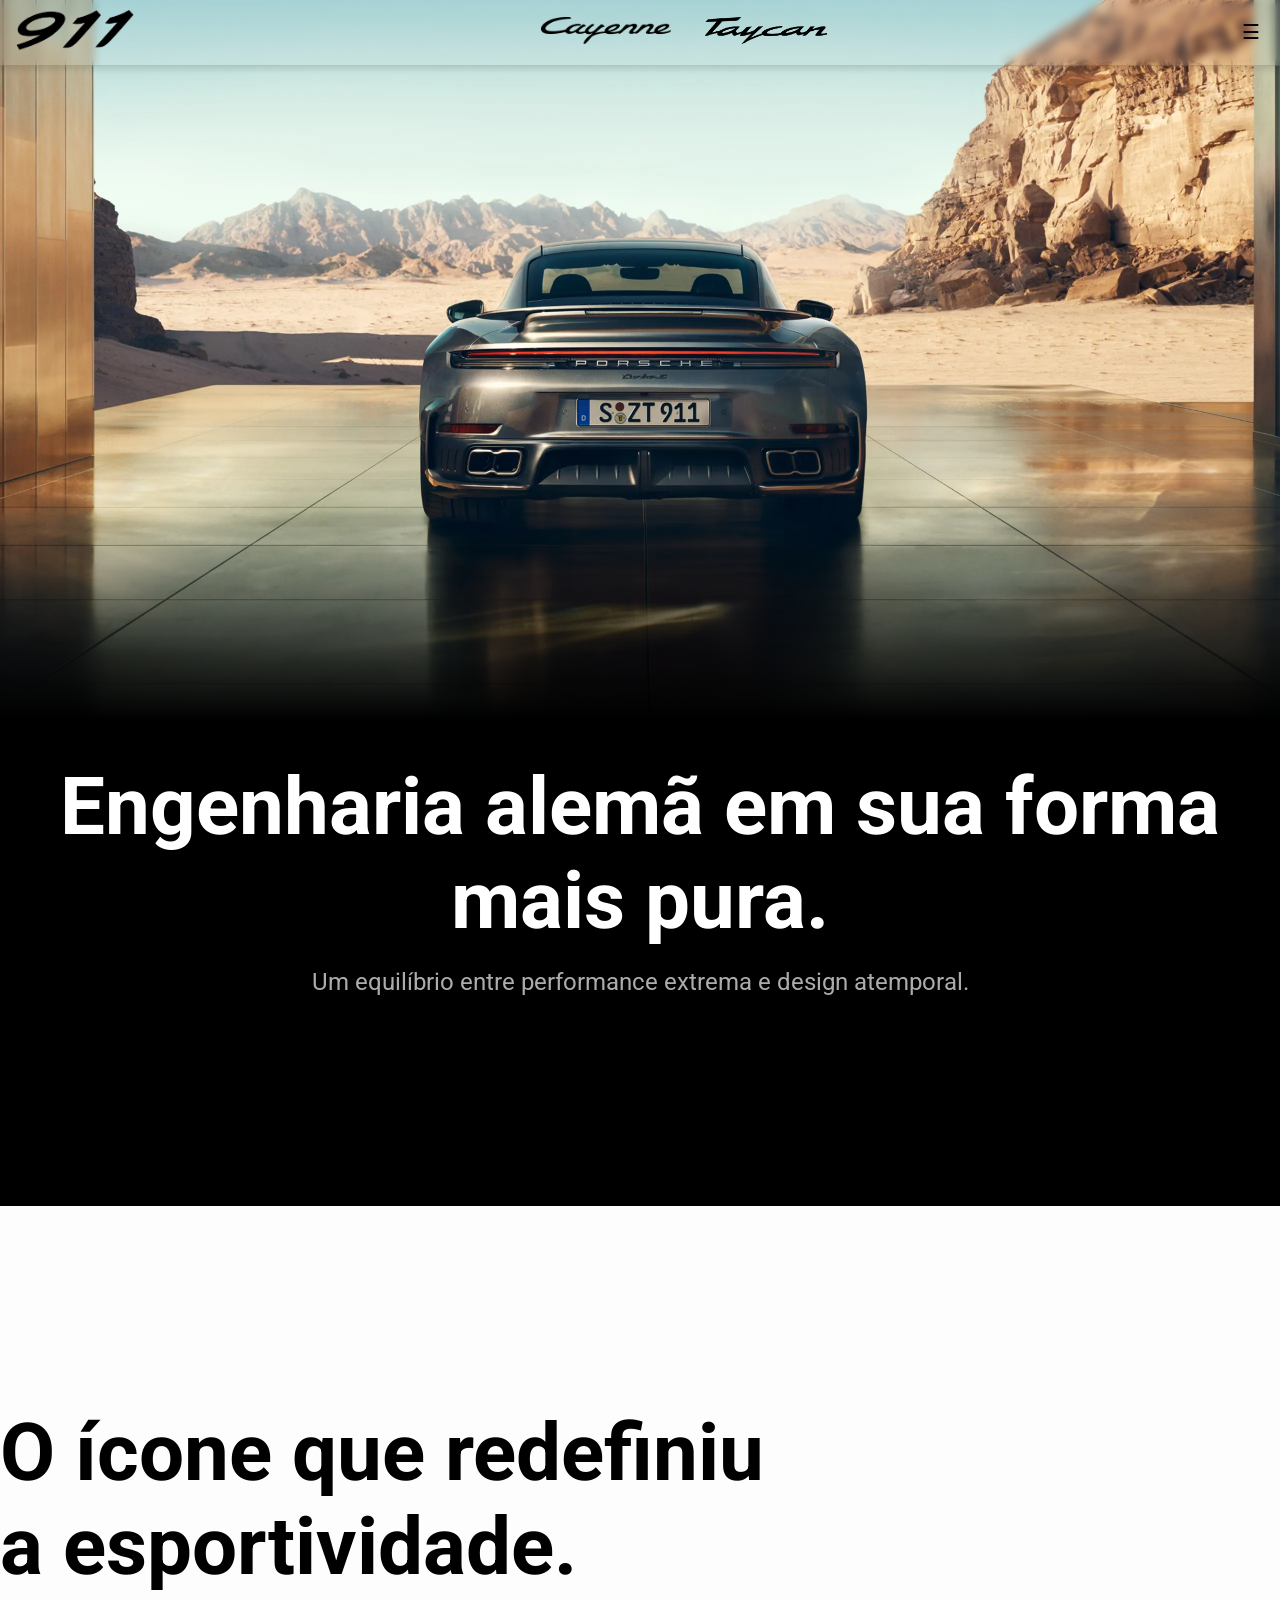
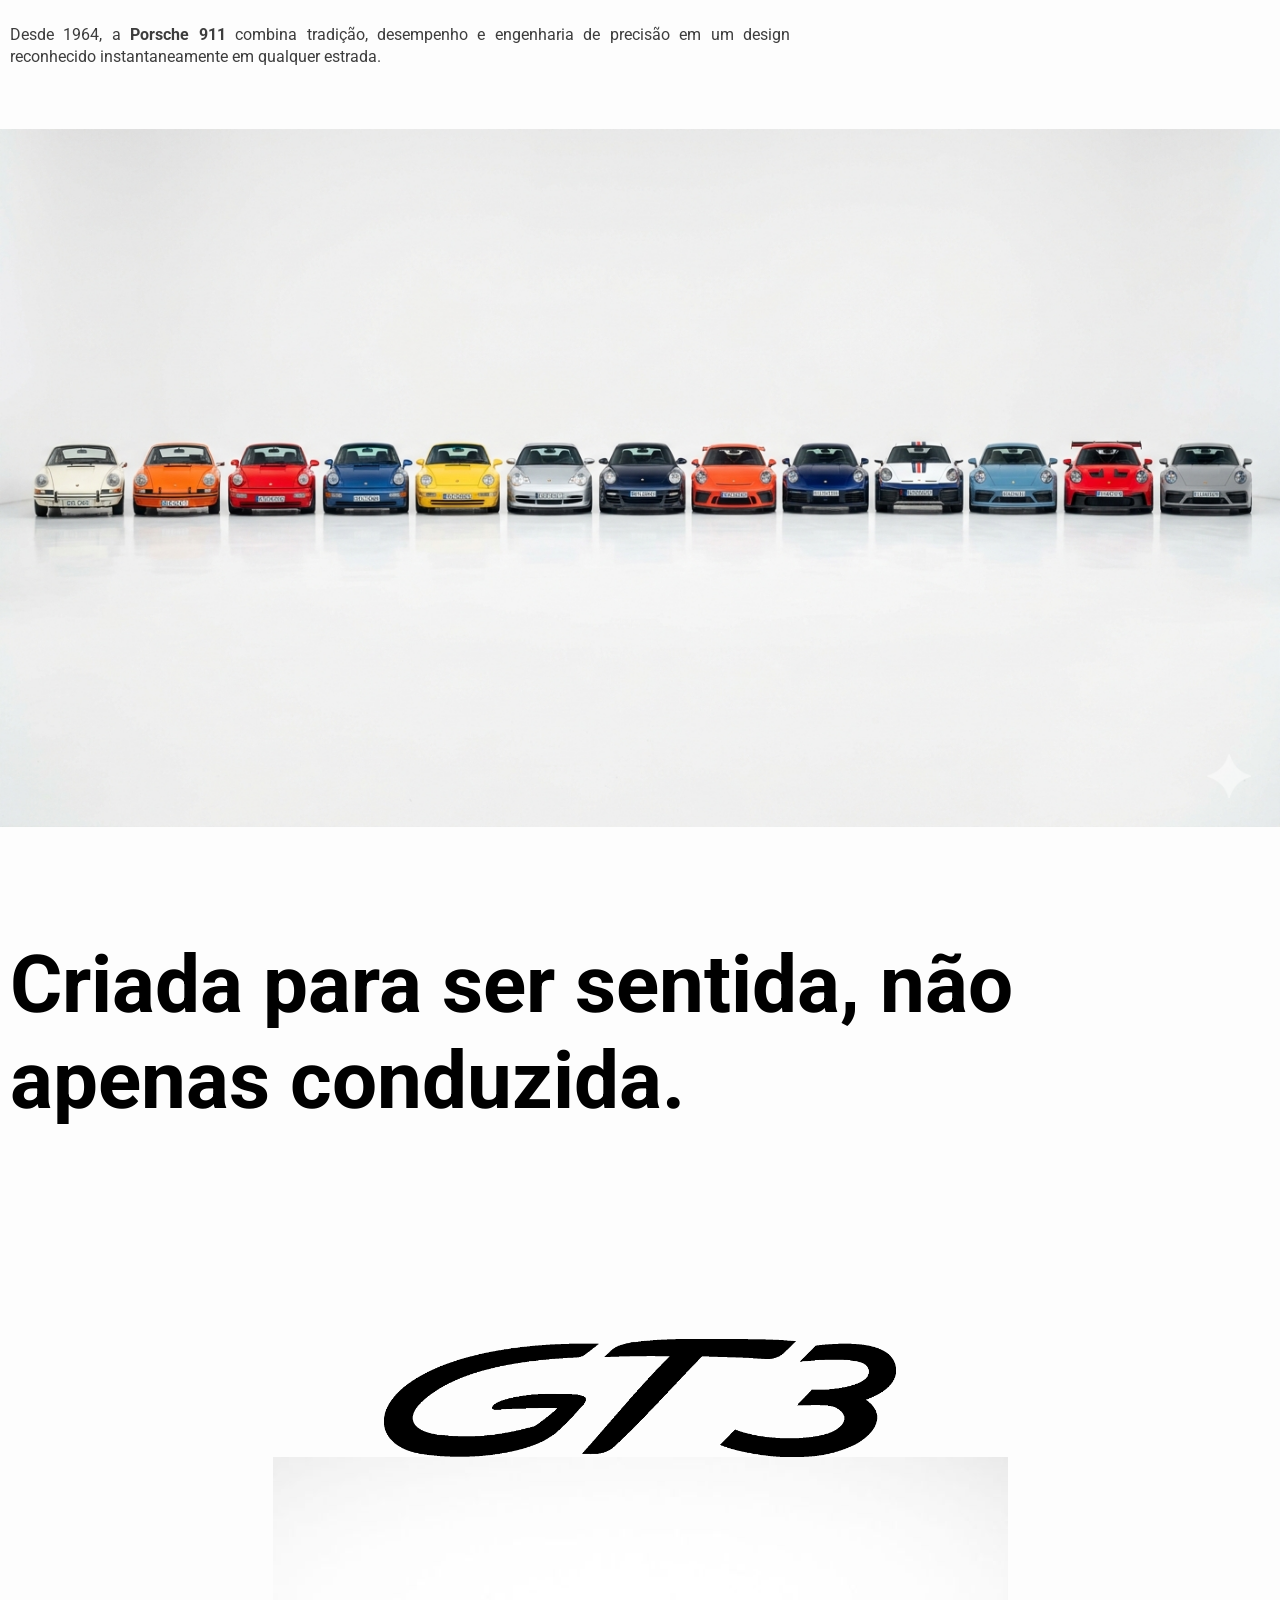
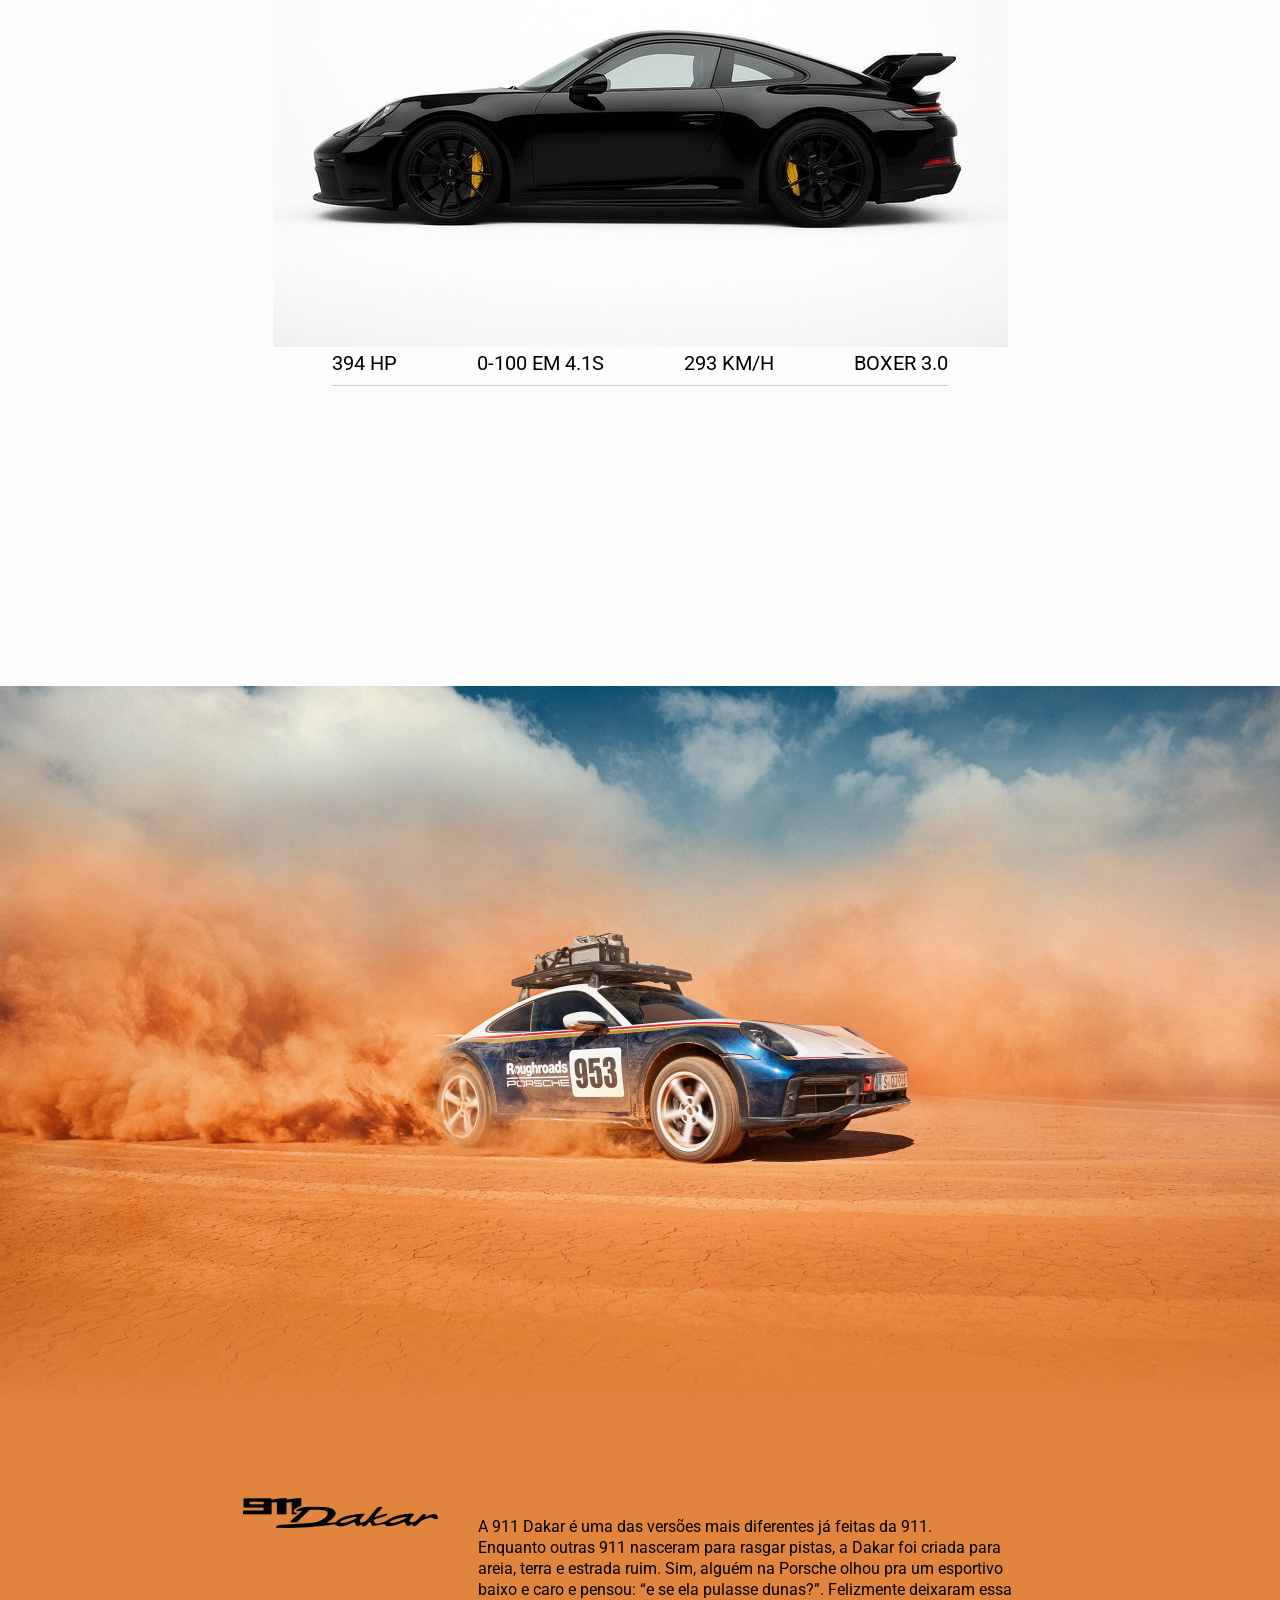
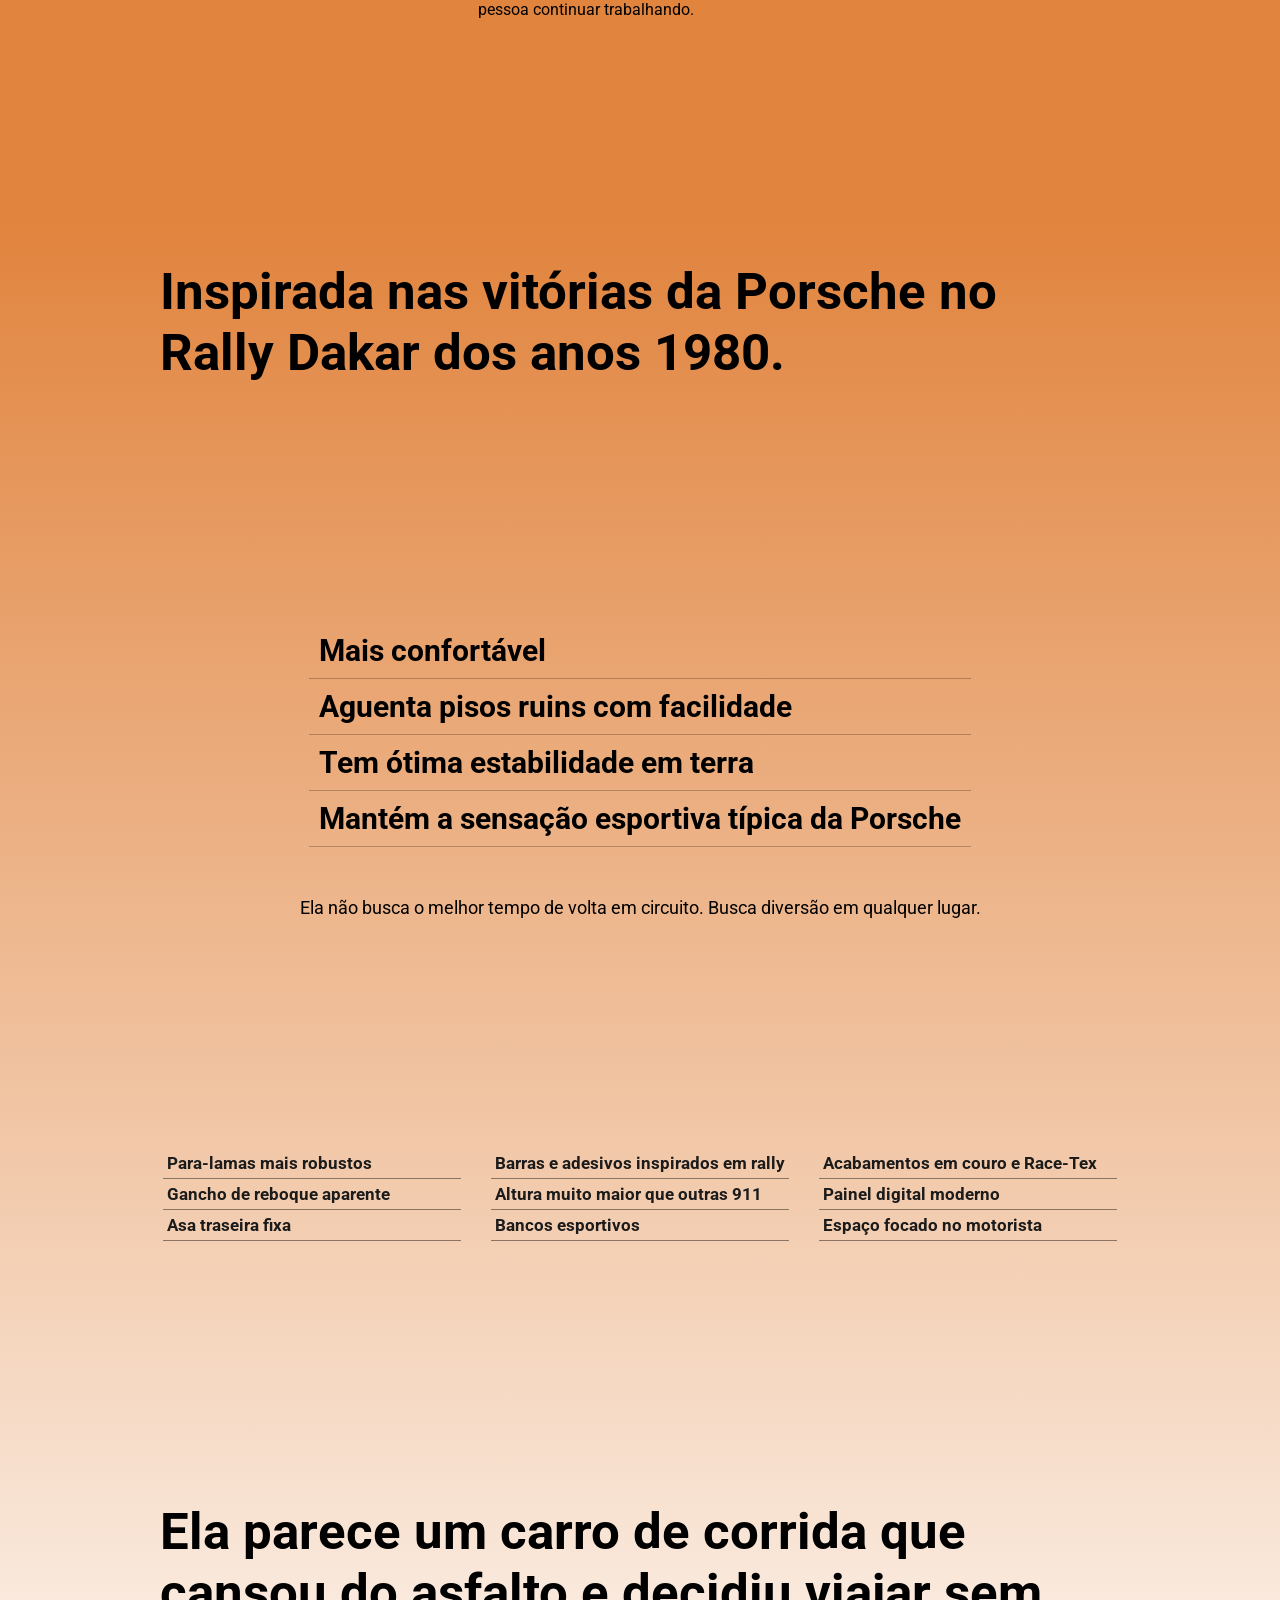
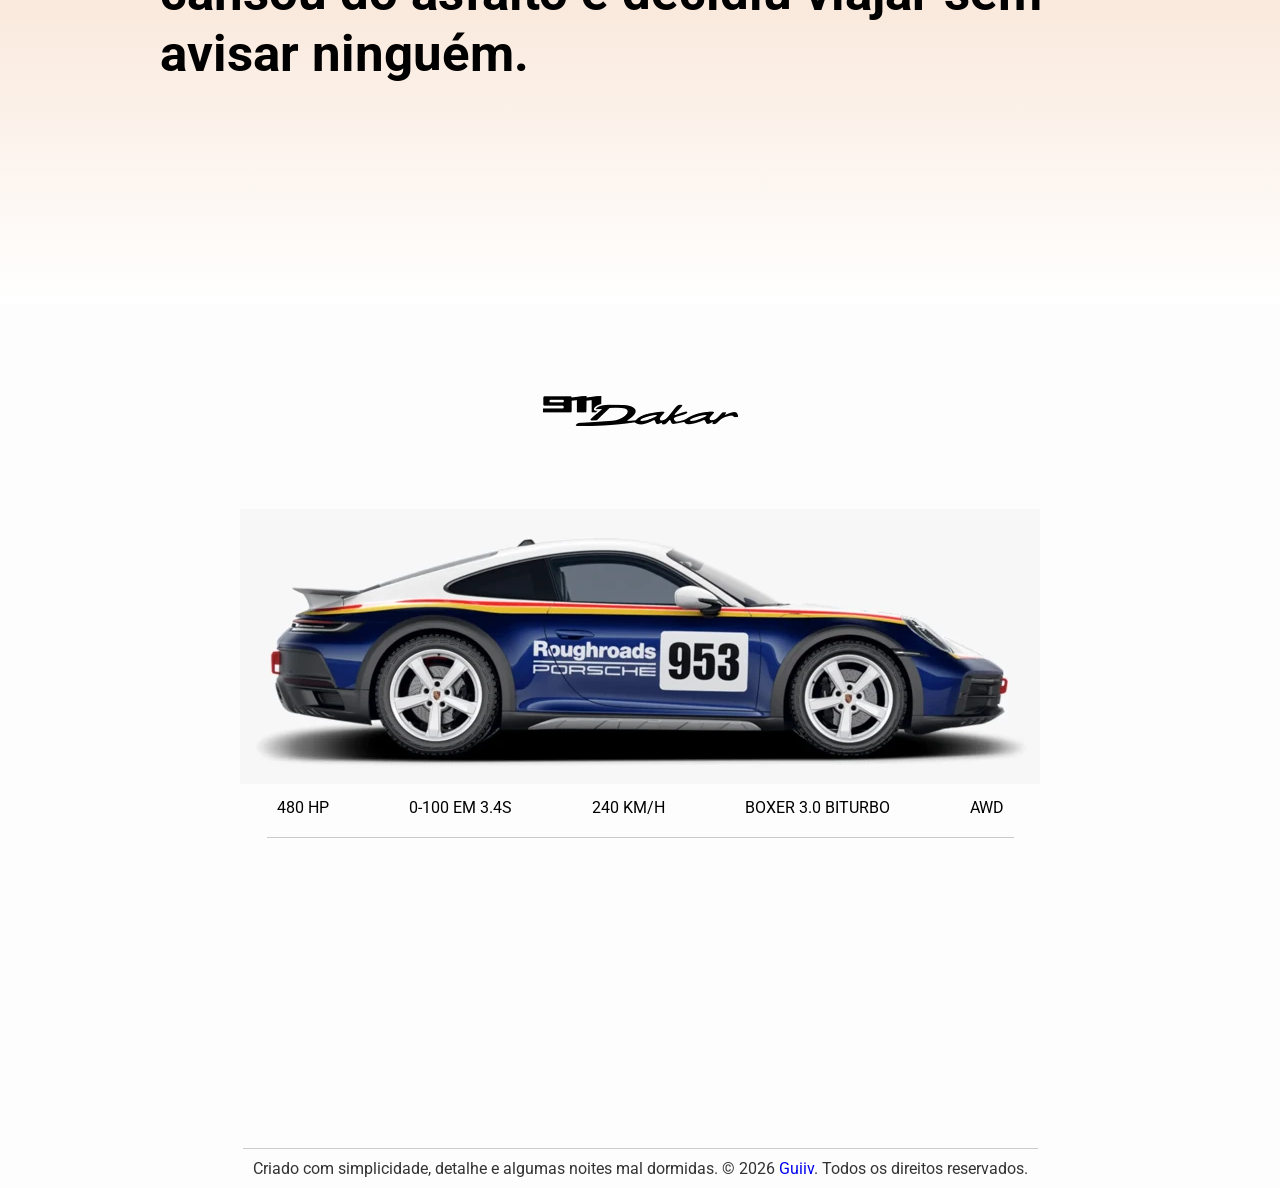
==== commit d3911315: "footer" ====
--- a/index.html
+++ b/index.html
@@ -122,5 +122,9 @@
       </section>
   
     </main>
+     <footer>
+        <p>Criado com simplicidade, detalhe e algumas noites mal dormidas.  
+         &copy; 2026 <a href="https://github.com/guiiv" target="_blank">Guiiv</a>. Todos os direitos reservados.</p>
+    </footer>
 </body>
 </html>
--- a/estilo/style.css
+++ b/estilo/style.css
@@ -25,7 +25,7 @@
     font-family: "Roboto", sans-serif;
     background-color: #FDFDFD;
     max-width: 100%;
-     overflow-x: hidden;
+    overflow-x: hidden;
     
 }
 
@@ -73,6 +73,7 @@
     align-items: center;
     justify-content: center;
     gap: 10px;
+    padding: 0px 10px;
     list-style: none;
 }
 .nav-links a{
@@ -84,6 +85,7 @@
 .menu{
     display: block;
     font-size: 20px;
+    padding: 0px 20px;
 }
 
 
@@ -119,7 +121,6 @@
 
 .hero img{
     max-width: 100%;
-    height: 100%;
     top: 0px;
 }
 
@@ -239,25 +240,6 @@
     margin-bottom: 10px;
 }
 
-.gt3{
-    display: flex;
-    flex-direction: column;
-    justify-content: center;
-    align-items: center;
-    background-color: black;
-    width: 100%;
-}
-
-.gt3 h1{
-    font-size: clamp(50px, 8vw, 80px);
-    color: #fff;
-}
-
-.gt3 h2{
-    color: #a53434;
-    font-weight: normal;
-    font-size: clamp(16px, 3vw, 30px);
-}
 
 
 
@@ -295,12 +277,13 @@
     display: flex;
     justify-content:center;
     align-items: end;
-    width: 100%;
+    max-width: 100%;
     background-color: #E1843E;   
 }
 
 .dakar  img{
-    max-width: 600px;
+    padding: 10px;
+    max-width: 60%;
     margin-bottom: 200px;
 }
 .dakar p{
@@ -379,6 +362,7 @@
     flex-direction: column;
     justify-content: center;
     align-items: center;
+    padding: 10px;
 }
 
 
@@ -388,9 +372,10 @@
     align-items: center;
     justify-content: center;
     list-style: none;
-    font-size: clamp( 16px, 2vw, 20px);
+    font-size: clamp( 16px, 1vw, 20px);
     border-bottom: #00000034 1px solid;
     margin-bottom: 300px;
+    padding: 10px;
 }
 
 .carro li{
@@ -399,6 +384,25 @@
 }
 
 
-
-
-
+footer{
+    display: flex;
+    justify-content: center;
+    align-items: center;
+
+}
+
+footer p {
+    border-top: 1px solid rgba(0, 0, 0, 0.199);
+    color: #333333;
+    text-align: center;
+    padding: 10px;
+}
+
+footer a{
+    text-decoration: none;
+
+}
+
+
+
+
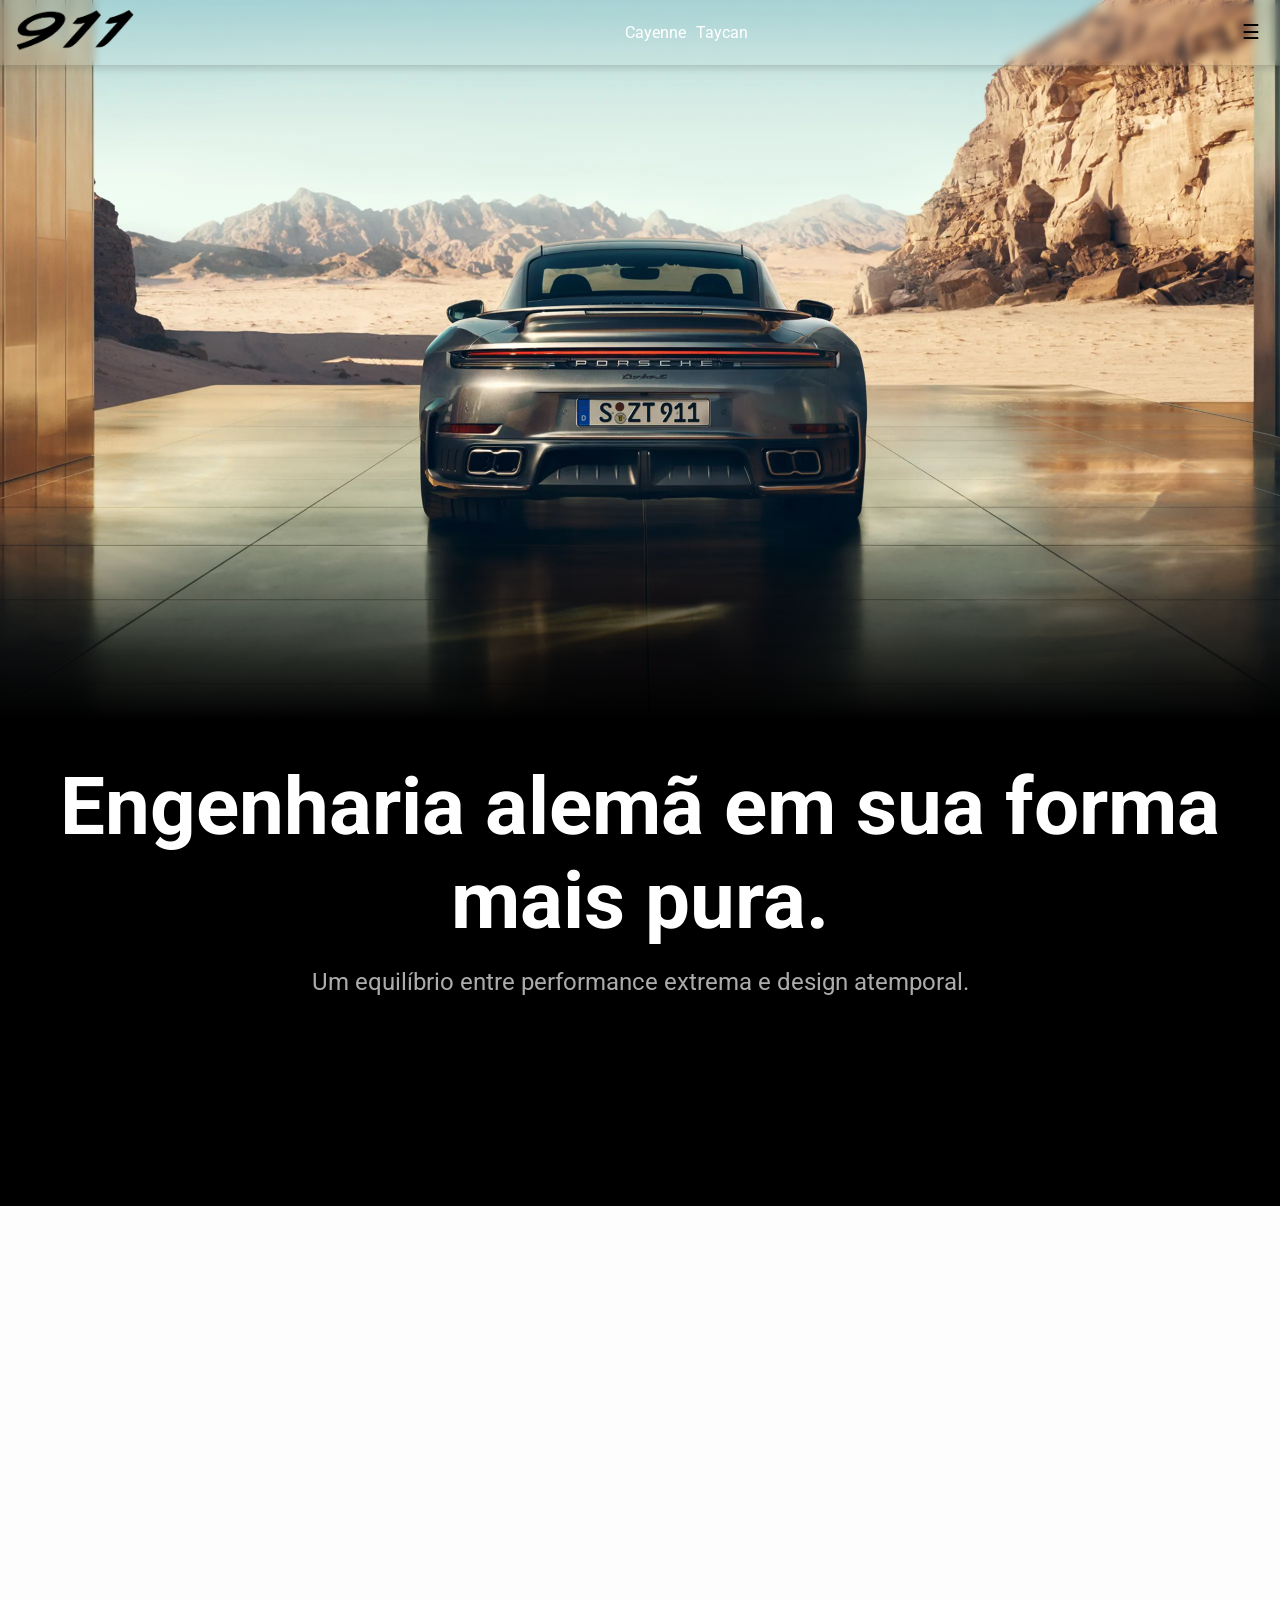
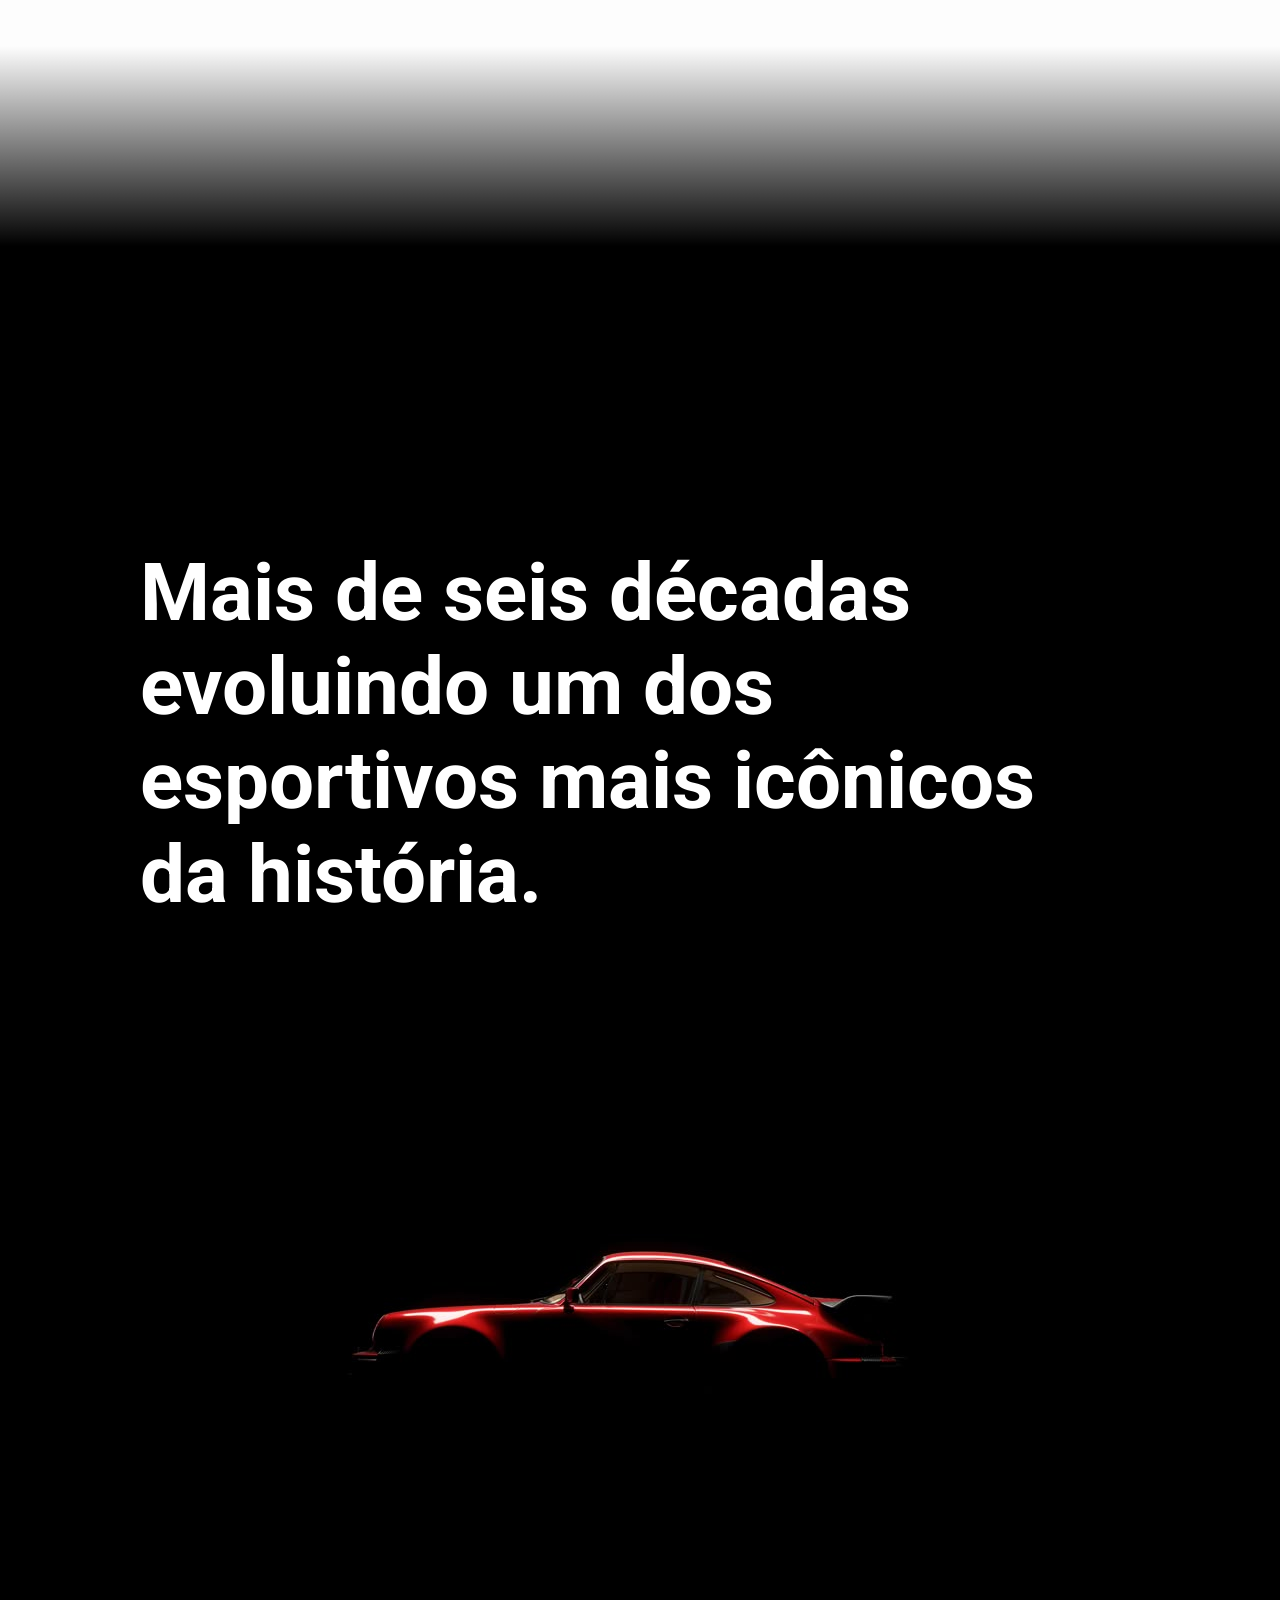
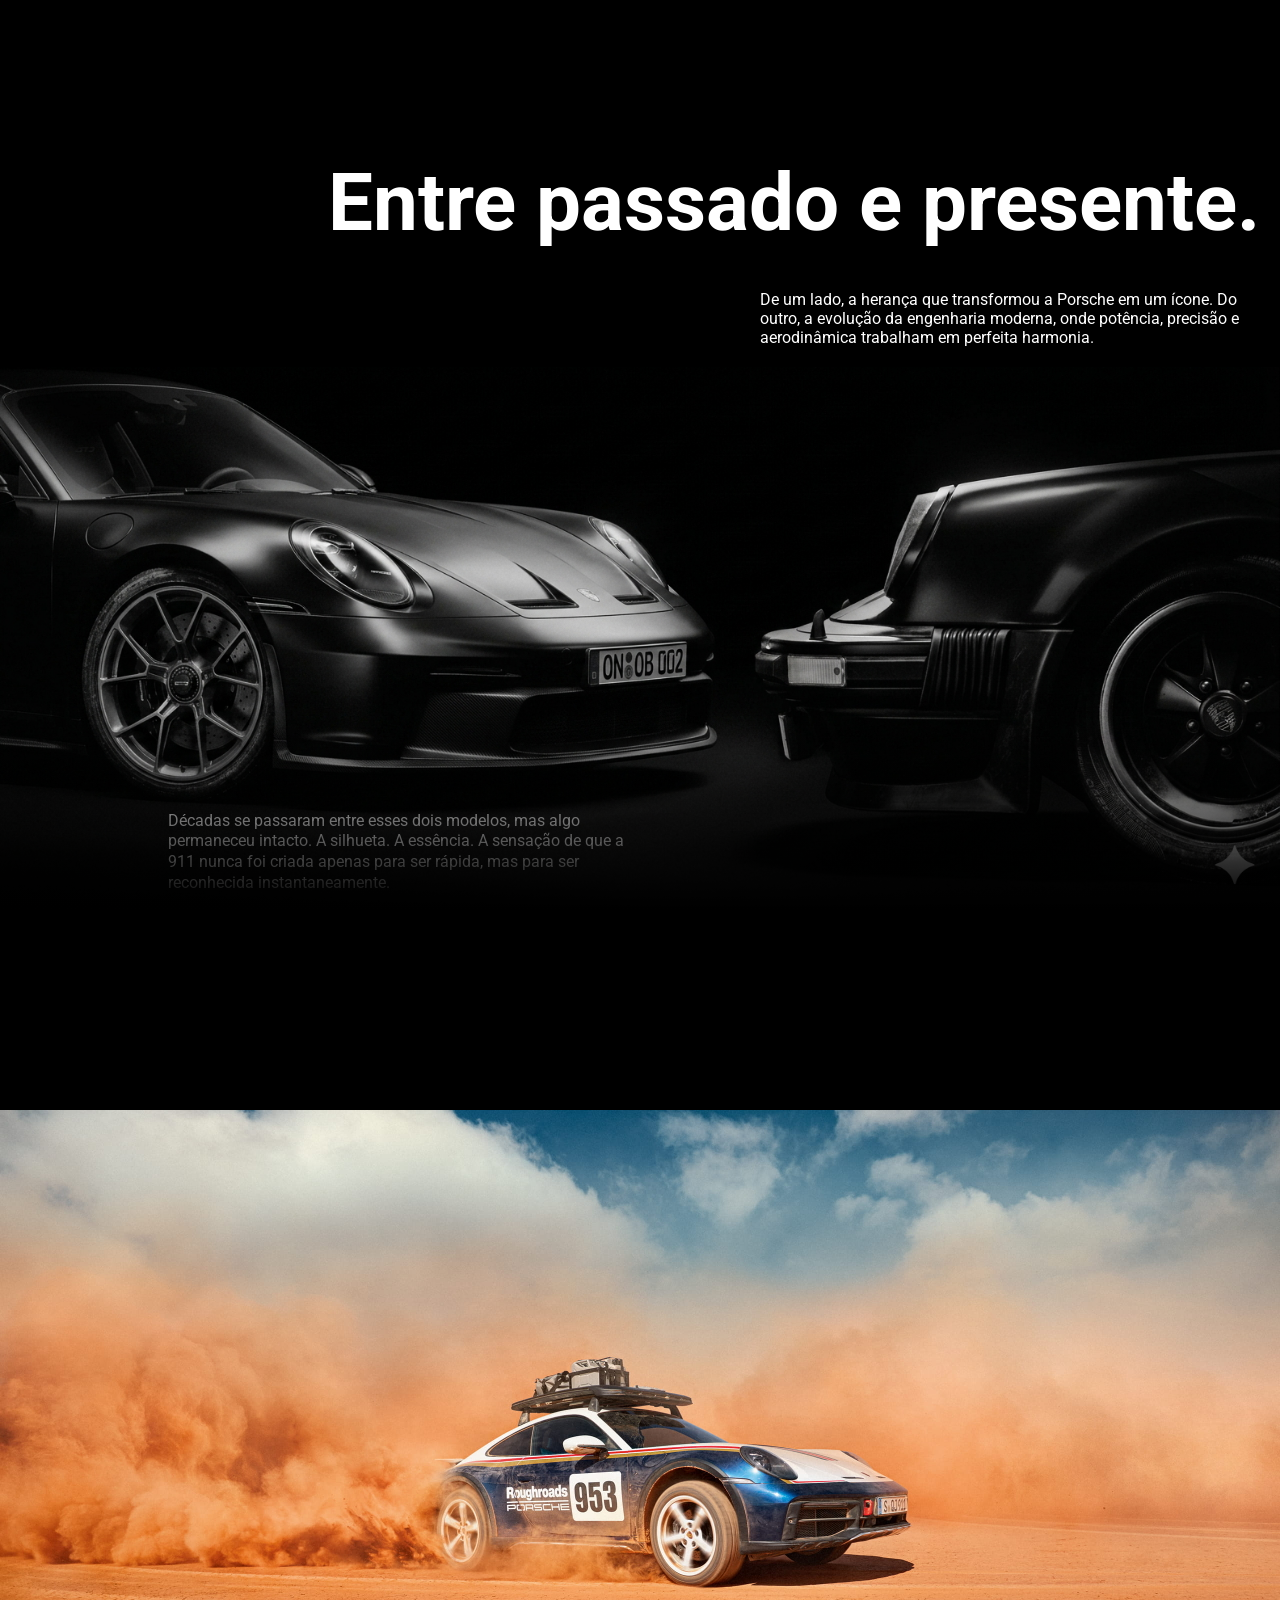
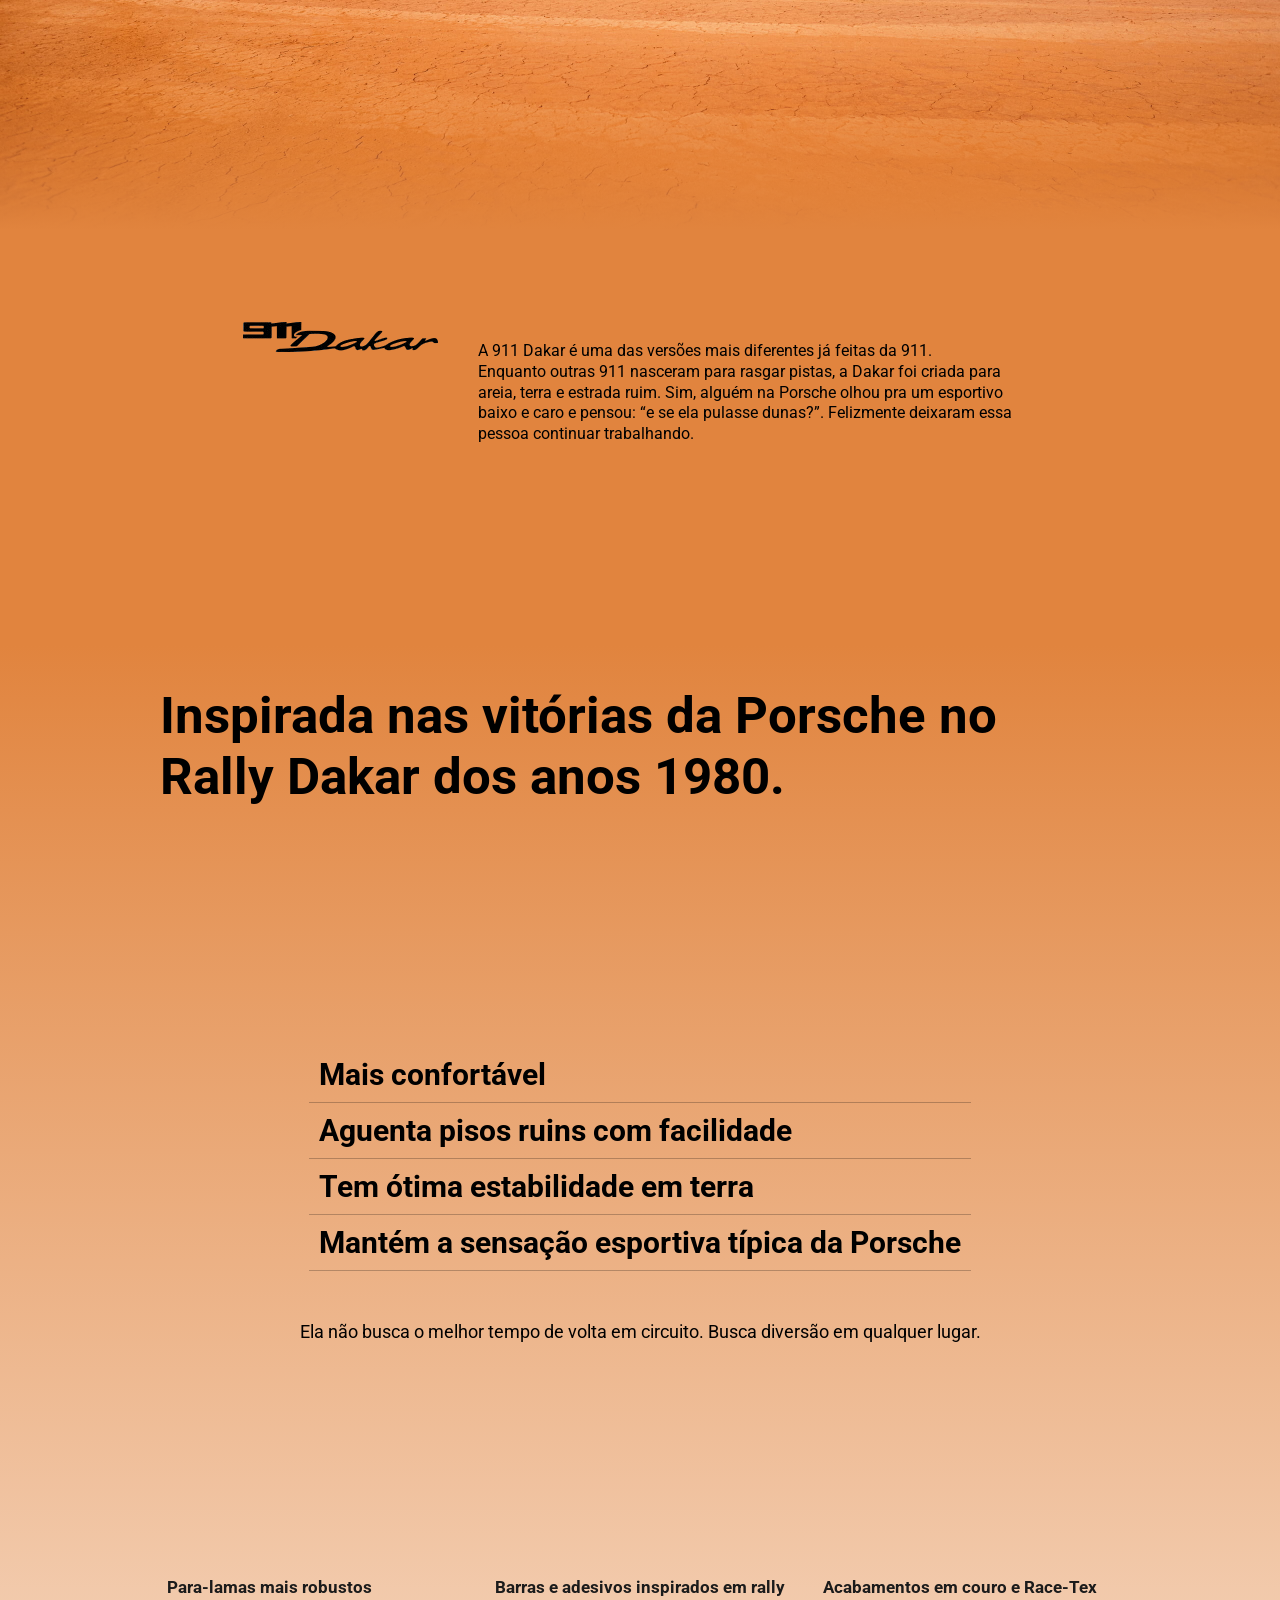
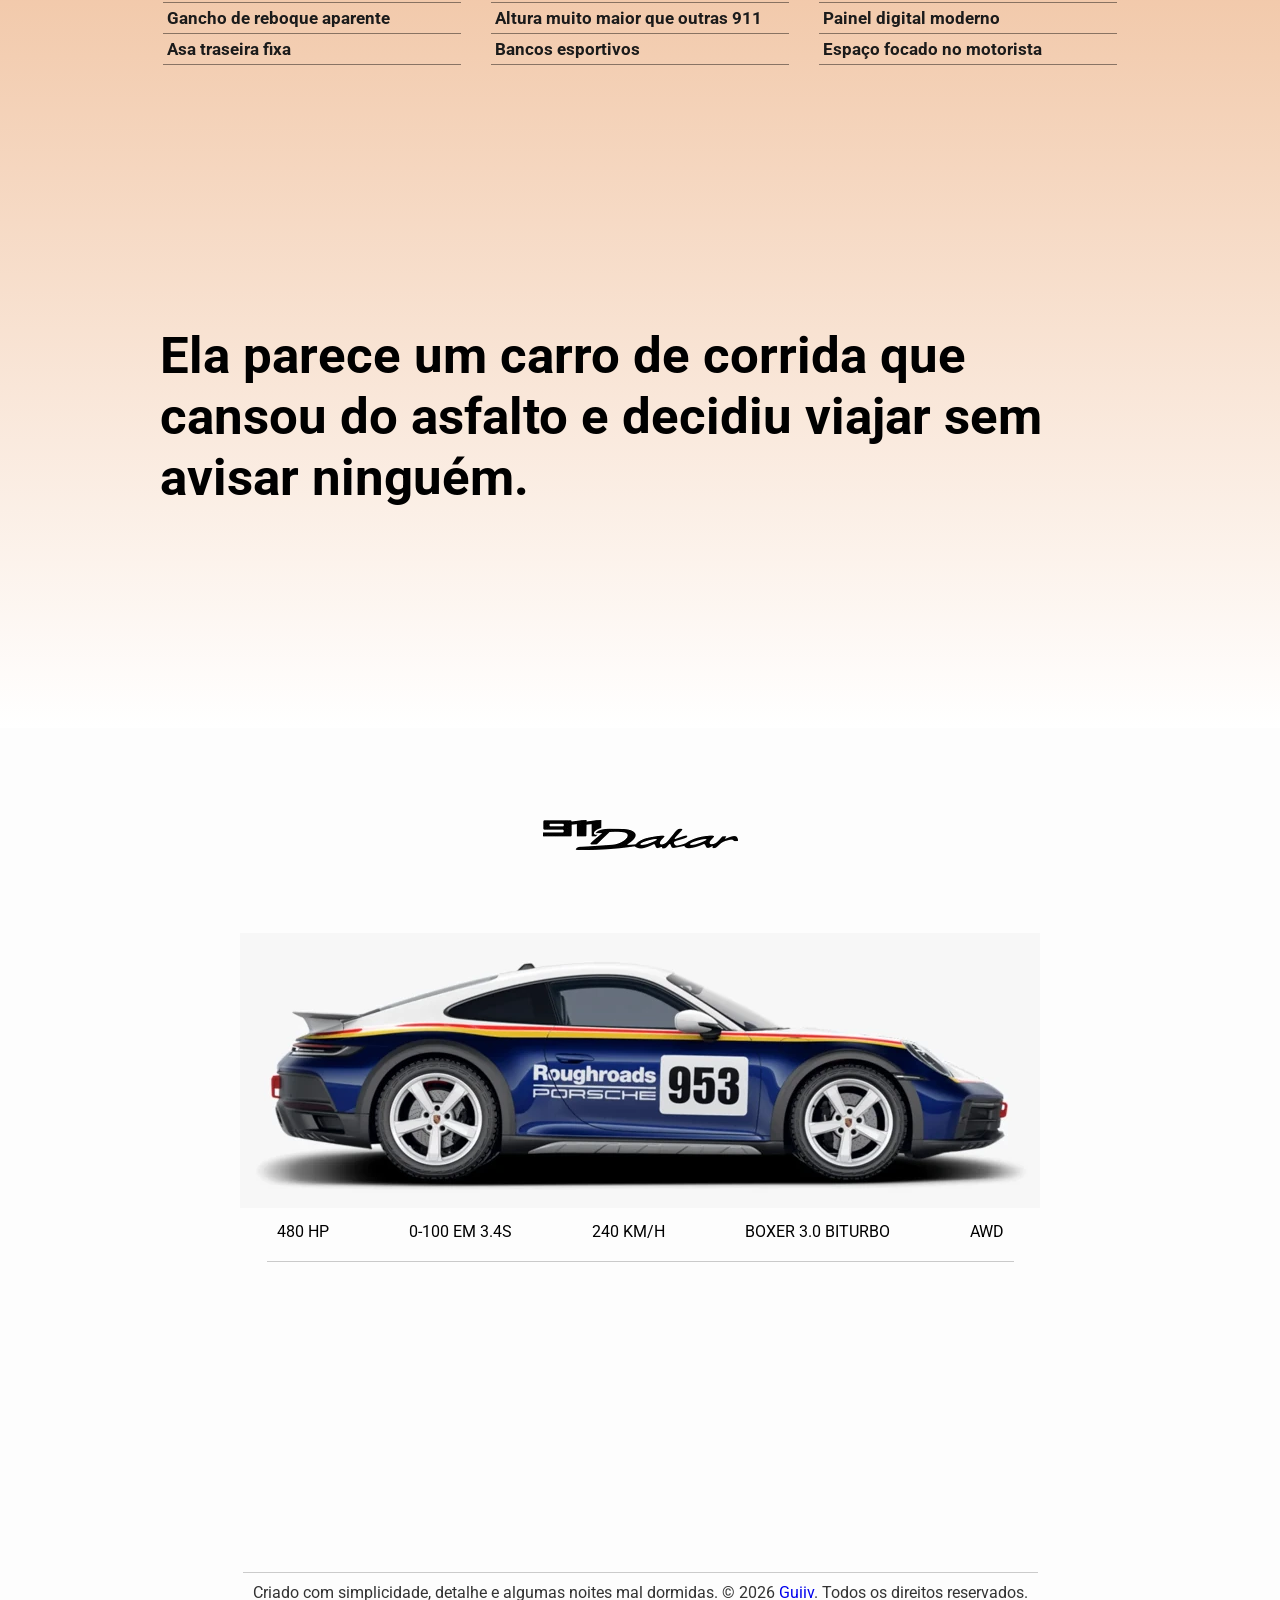
==== commit fe84af96: "melhorias na introducao do site" ====
--- a/index.html
+++ b/index.html
@@ -15,8 +15,8 @@
             </div>  
 
             <ul class="nav-links">
-                <li><a href="#"><img src="logo/cayenne.png" alt=""></a></li>
-                <li><a href="#"><img src="logo/taycan.png" alt=""></a></li>
+                <li><a href="#">Cayenne</a></li>
+                <li><a href="#">Taycan</a></li>
             </ul>
           
             <div class="menu">
@@ -32,41 +32,29 @@
             <section class="modelo">
                 <h1>Engenharia alemã em sua forma mais pura.</h1>
                 <p>Um equilíbrio entre performance extrema e design atemporal.</p>
-                
+            </section>
+                <div class="video1">
+                    <video src="videos/porsche-design.mp4" autoplay muted loop></video>
+                </div>
+            <section class="base">
 
+                <div class="introducao">
+                    <h1>Mais de seis décadas evoluindo um dos esportivos mais icônicos da história.</div></h1>
+                    <img src="imagens/911-vermelha-introducao.jfif" alt="">
+                </div>
+            
+            <div class="conteudo-911">
+                    <h1>Entre passado e presente.</h1>
 
-            </section>
+                    <p class="imagem">Décadas se passaram entre esses dois modelos, mas algo permaneceu intacto. A silhueta. A essência. A sensação de que a 911 nunca foi criada apenas para ser rápida, mas para ser reconhecida instantaneamente.</p>
 
+                    <p>De um lado, a herança que transformou a Porsche em um ícone. Do outro, a evolução da engenharia moderna, onde potência, precisão e aerodinâmica trabalham em perfeita harmonia.</p>
 
-
-  
-
-        <section class="base">
-            <div class="introducao">
-                <h1>O ícone que redefiniu a esportividade.</h1>
-                <p>Desde 1964, a <strong>Porsche 911</strong> combina tradição, desempenho e engenharia de precisão em um design reconhecido instantaneamente em qualquer estrada.</p>  
-                <img src="imagens/porsches.png" alt="">
+                    <img src="imagens/911-old-new.png" alt="">
             </div>
-         
-
-            <h1>Criada para ser sentida, não apenas conduzida.</h1>
-
-            <img src="logo/gt3-log.png" alt="gt3">
-
-            <div class="preta">
-                <img src="imagens/gt3-preta.jfif" alt="911 preta">
-            </div>
-
-            <ul>
-                <li>394 HP</li>
-                <li>0-100 EM 4.1S</li>
-                <li>293 KM/H</li>
-                <li>BOXER 3.0</li>
-            </ul>
         </section>
 
-
-
+        
         <section class="hero-dakar">
             <img src="imagens/dakar-hero-deserto.jpg" alt="">
         </section>
@@ -122,6 +110,10 @@
       </section>
   
     </main>
+
+
+
+
      <footer>
         <p>Criado com simplicidade, detalhe e algumas noites mal dormidas.  
          &copy; 2026 <a href="https://github.com/guiiv" target="_blank">Guiiv</a>. Todos os direitos reservados.</p>
--- a/estilo/style.css
+++ b/estilo/style.css
@@ -13,7 +13,20 @@
         display: block;
     }
 
-}
+
+    .conteudo-911 p{
+
+        position: static;
+
+        transform: none;
+
+        padding: 30px 20px;
+
+        color: black;
+    }
+
+}
+
 
 *{
     margin: 0px;
@@ -28,6 +41,14 @@
     overflow-x: hidden;
     
 }
+
+.destaque{
+    background: linear-gradient(to left, #000000,#2b0000,#5c0000);
+    background-clip: text;
+    color: transparent;
+}
+
+
 
 h1 {
     font-size: clamp(60px, 10vw, 80px);
@@ -77,7 +98,7 @@
     list-style: none;
 }
 .nav-links a{
-    color: black;
+    color: rgb(255, 255, 255);
     text-decoration: none;
 }
 
@@ -134,21 +155,6 @@
     align-items: center;
 }
 
-.modelo > button{
-    width: 100px;
-    padding: 10px;
-    border: 1px solid #0076DF;
-    background-color: #0076DF;
-    border-radius: 30px;
-    color: white;
-    font-size: 16px;
-    align-content: center;
-}
-
-button:hover{
-    background-color: #fff;
-    color: #0076DF;
-}
 .modelo h1{
     padding: 10px;
     margin-top: 30px;
@@ -165,6 +171,26 @@
     margin-bottom: 200px;
 }
 
+.video1{
+    position: relative;
+    display: flex;
+    width: 100%;
+    justify-content: center;
+}
+
+.video1 video{
+    width: 100%;
+}
+
+.video1::after{
+    content: "";
+    position: absolute;
+    left: 0;
+    bottom: 0;
+    width: 100%;
+    height: 200px;
+    background-image: linear-gradient(to bottom, transparent, black);
+}
 
 
 .base{
@@ -172,73 +198,85 @@
     flex-direction: column;
     justify-content: center;
     align-items: center;
+    width: 100%;
+    background-color: #000000;
 
 }
 
 .introducao{
-    margin-top: 200px;
+    margin-top: 100px;
     max-width: 100%;
     display: flex;
     flex-direction: column;
     justify-content:center;
+    background-color: #000000;
 
 }
 .introducao > h1{
     font-size: clamp(60px, 10vw, 80px);
-    max-width: 800px;
-    text-align: left;
-    padding: 0px;
-}
-
-.introducao p {
-    color: rgb(61, 61, 61);
-    max-width: 800px;
-    text-align: justify;
-    padding: 30px 10px;
-    line-height: 1.4em;
-    margin-bottom: 30px;
-}
-
-.introducao > img{
-    max-width: 100%;
-}
-
-.base > h1{
-    margin-top: 100px;
-    font-size: clamp(40px, 9vw, 80px);;
-    font-weight: bold;   
-    line-height: 1.2em;   
-    padding: 10px; 
-    margin-bottom: 200px;                        
-
-}
-
-
-.base > img{
-    max-width: 40%;
-
-}
-
-.preta img{
-    width: 100%;
-}
-
-.base ul{
-    display: flex;
-    gap: 80px;
-    align-items: center;
-    justify-content: center;
-    list-style: none;
-    font-size: clamp( 16px, 2vw, 20px);
-    border-bottom: #00000034 1px solid;
-    margin-bottom: 300px;
-
-}
-
-.base li{
-    font-weight: normal;
-    margin-bottom: 10px;
-}
+    margin-top: 200px;
+    margin-bottom: 200px;
+    max-width: 1000px;
+    color: #fff;
+}
+
+
+.introducao img{
+    width: 100%;
+    object-fit: cover;
+}
+
+.conteudo-911{
+    display: flex;
+    position: relative;
+    align-items: end;
+    flex-direction: column;
+    width: 100%;
+    margin: 200px;
+    justify-content:center;
+
+}
+
+.conteudo-911 h1{
+    color: #fff;
+    margin: 20px;
+}
+
+.conteudo-911 >p{
+    color: #ffffff;
+    width: 500px;
+    margin: 20px;
+
+
+}
+
+.imagem {
+    position: absolute;
+    left: 10%;
+    top: 90%;
+    transform: translateY(-50%);
+    line-height: 1.3em;
+    width: 600px;
+    padding: 20px;
+    margin-bottom: 200px;
+}
+
+
+.conteudo-911 img{
+    width: 100%;
+}
+
+
+.conteudo-911::after{
+    content: "";
+    position: absolute;
+    left: 0;
+    bottom: 0;
+    width: 100%;
+    height: 200px;
+    background-image: linear-gradient(to bottom, transparent, black);
+}
+
 
 
 
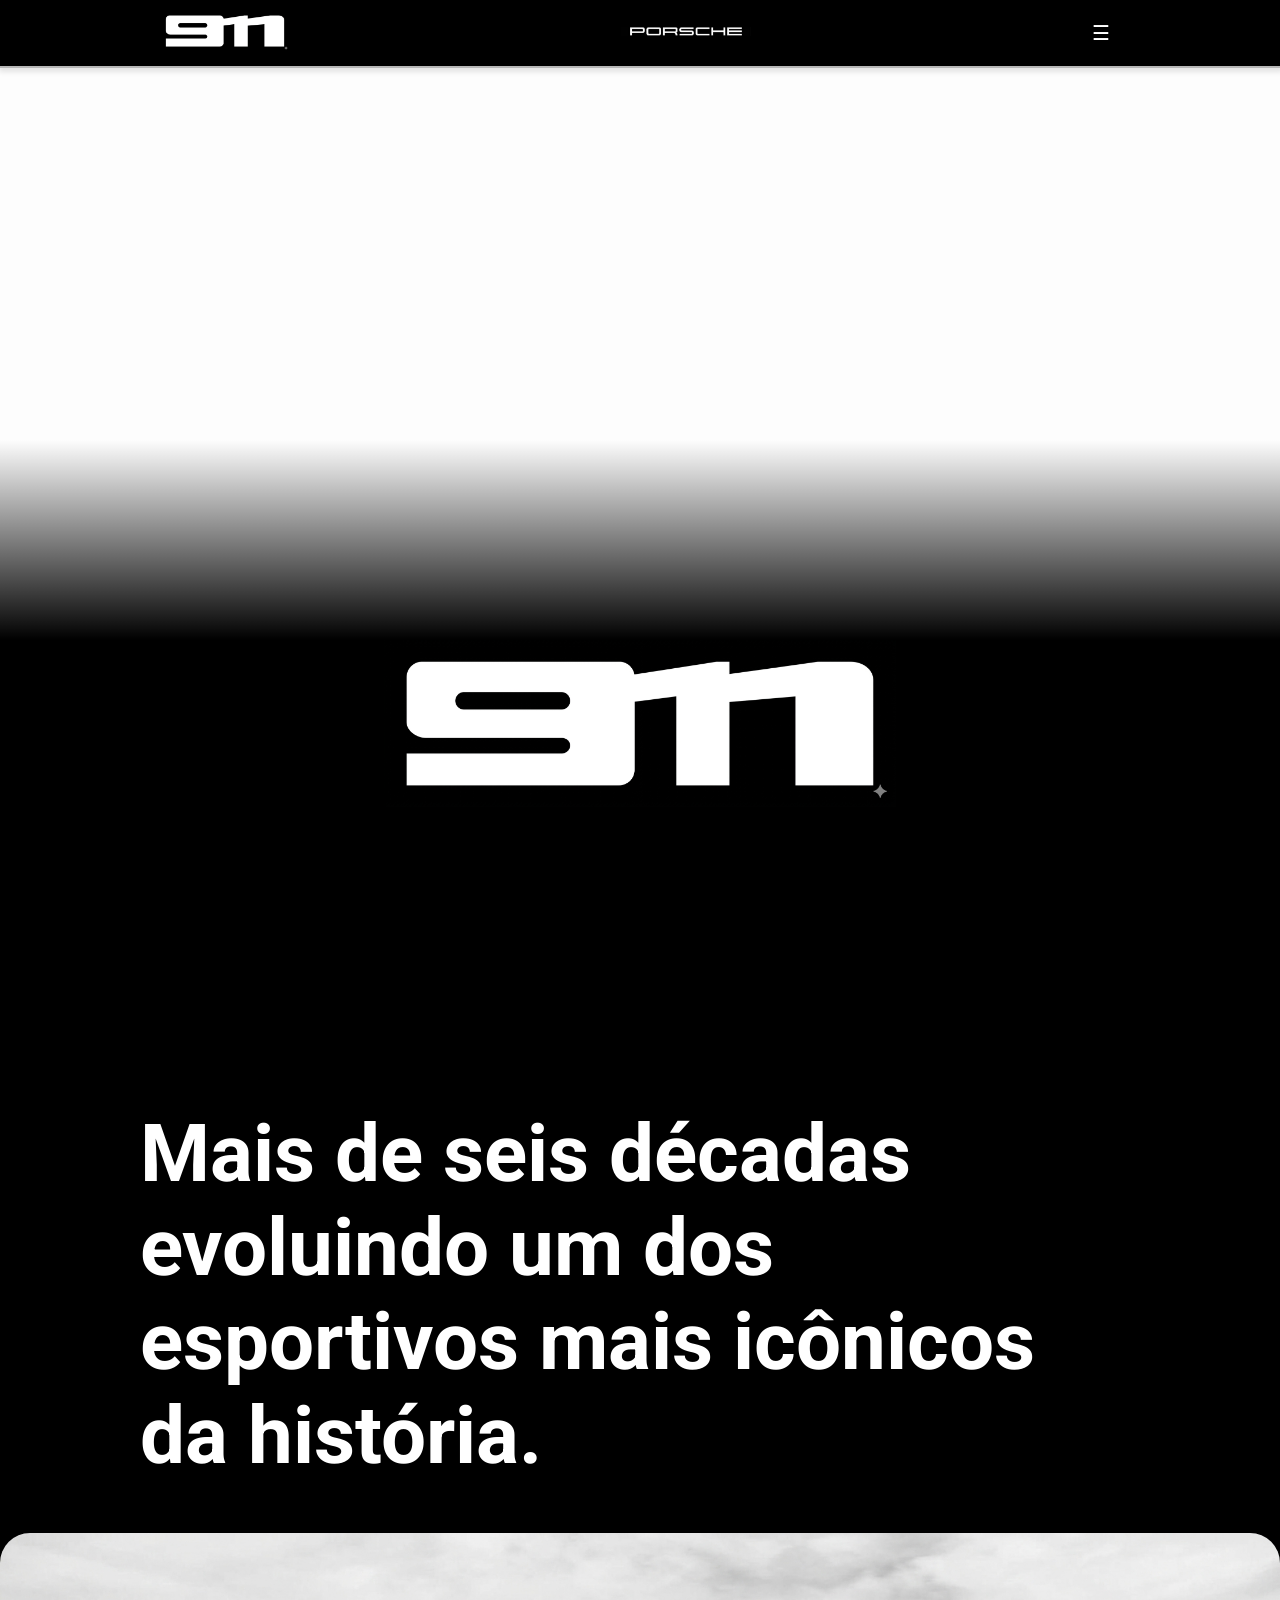
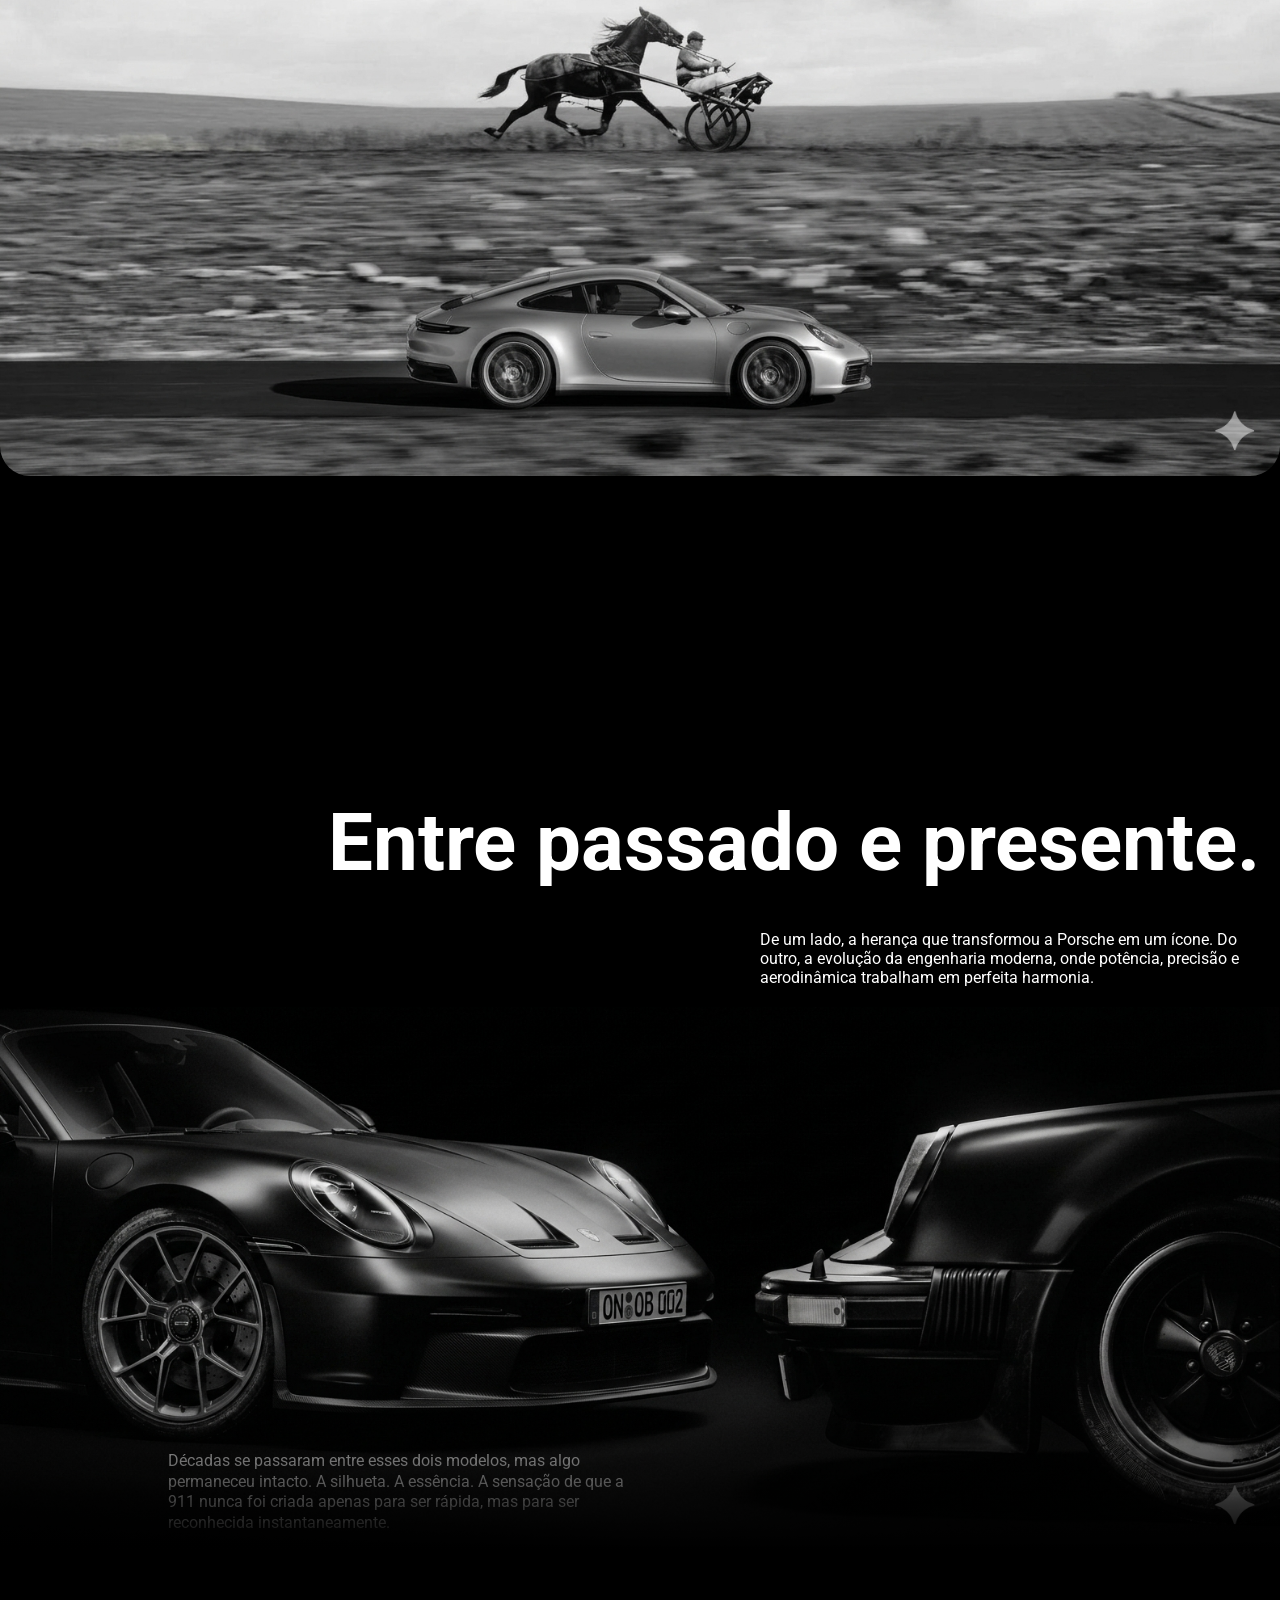
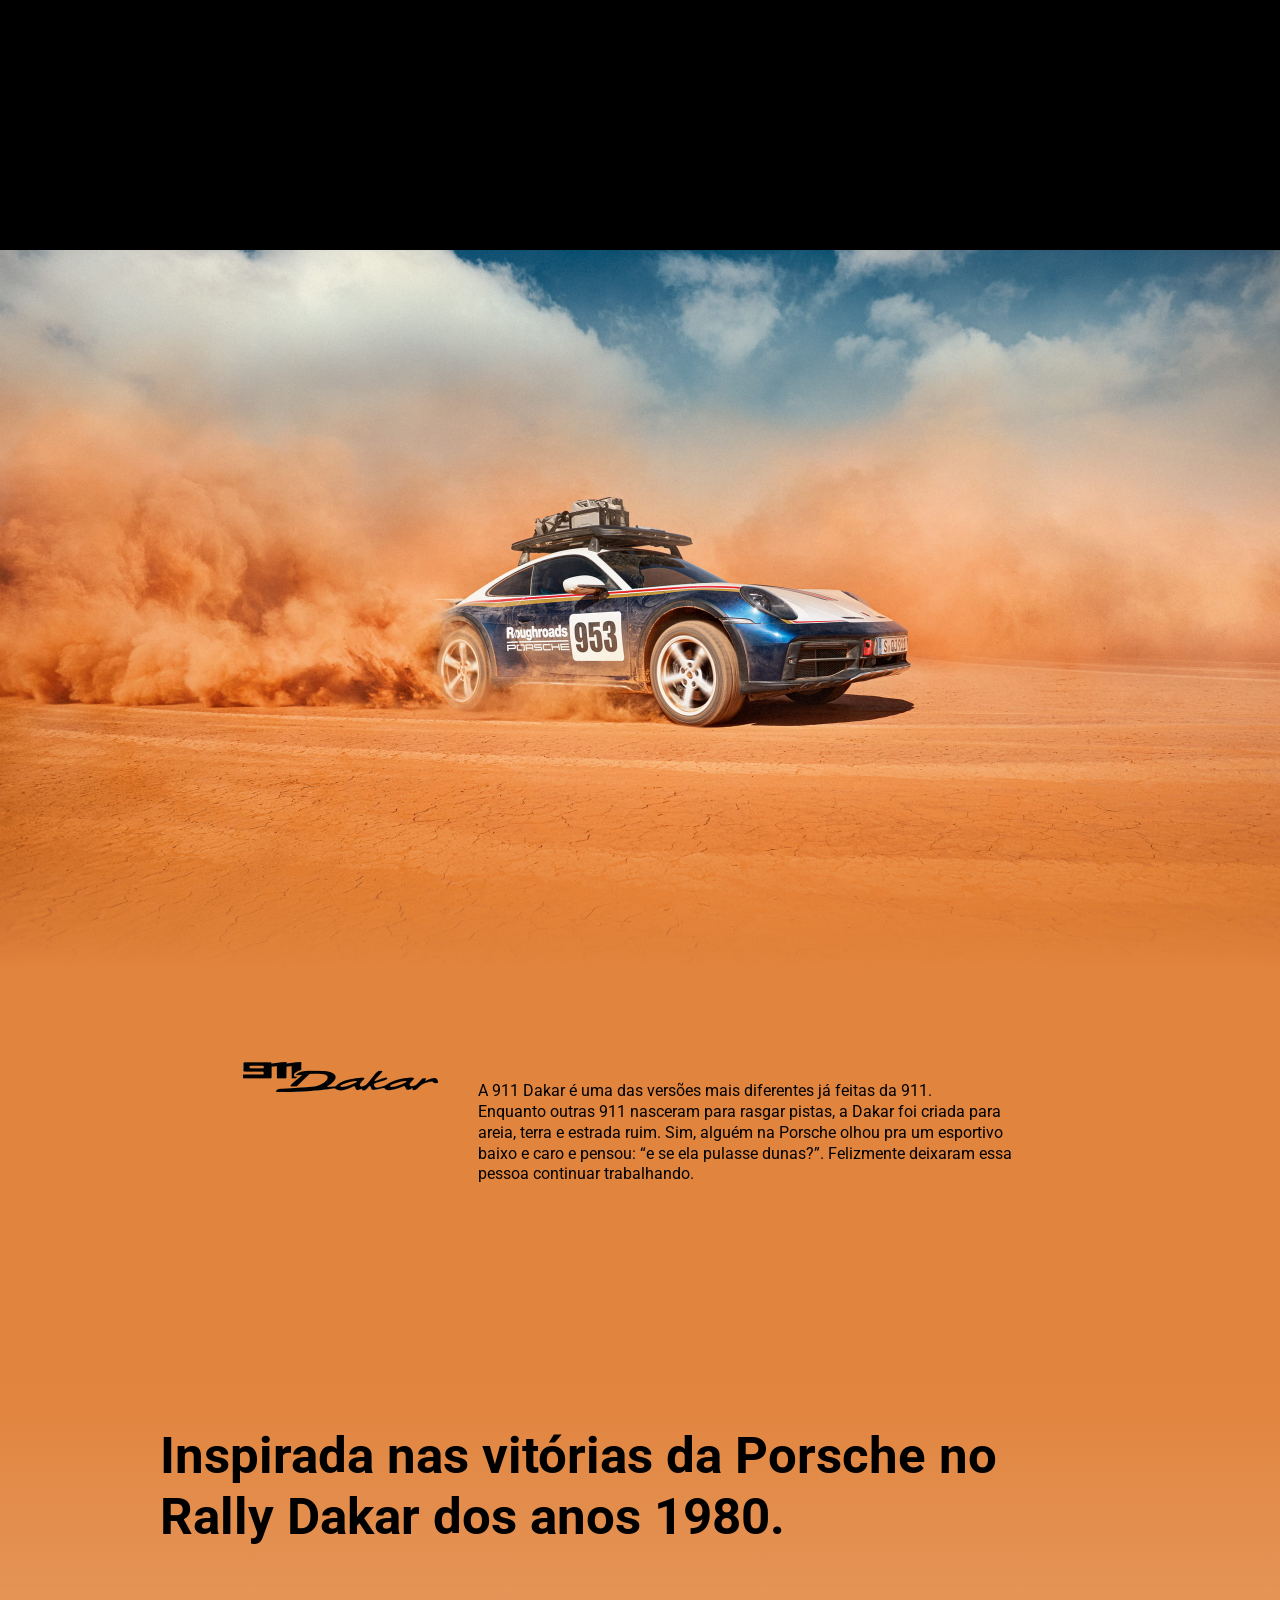
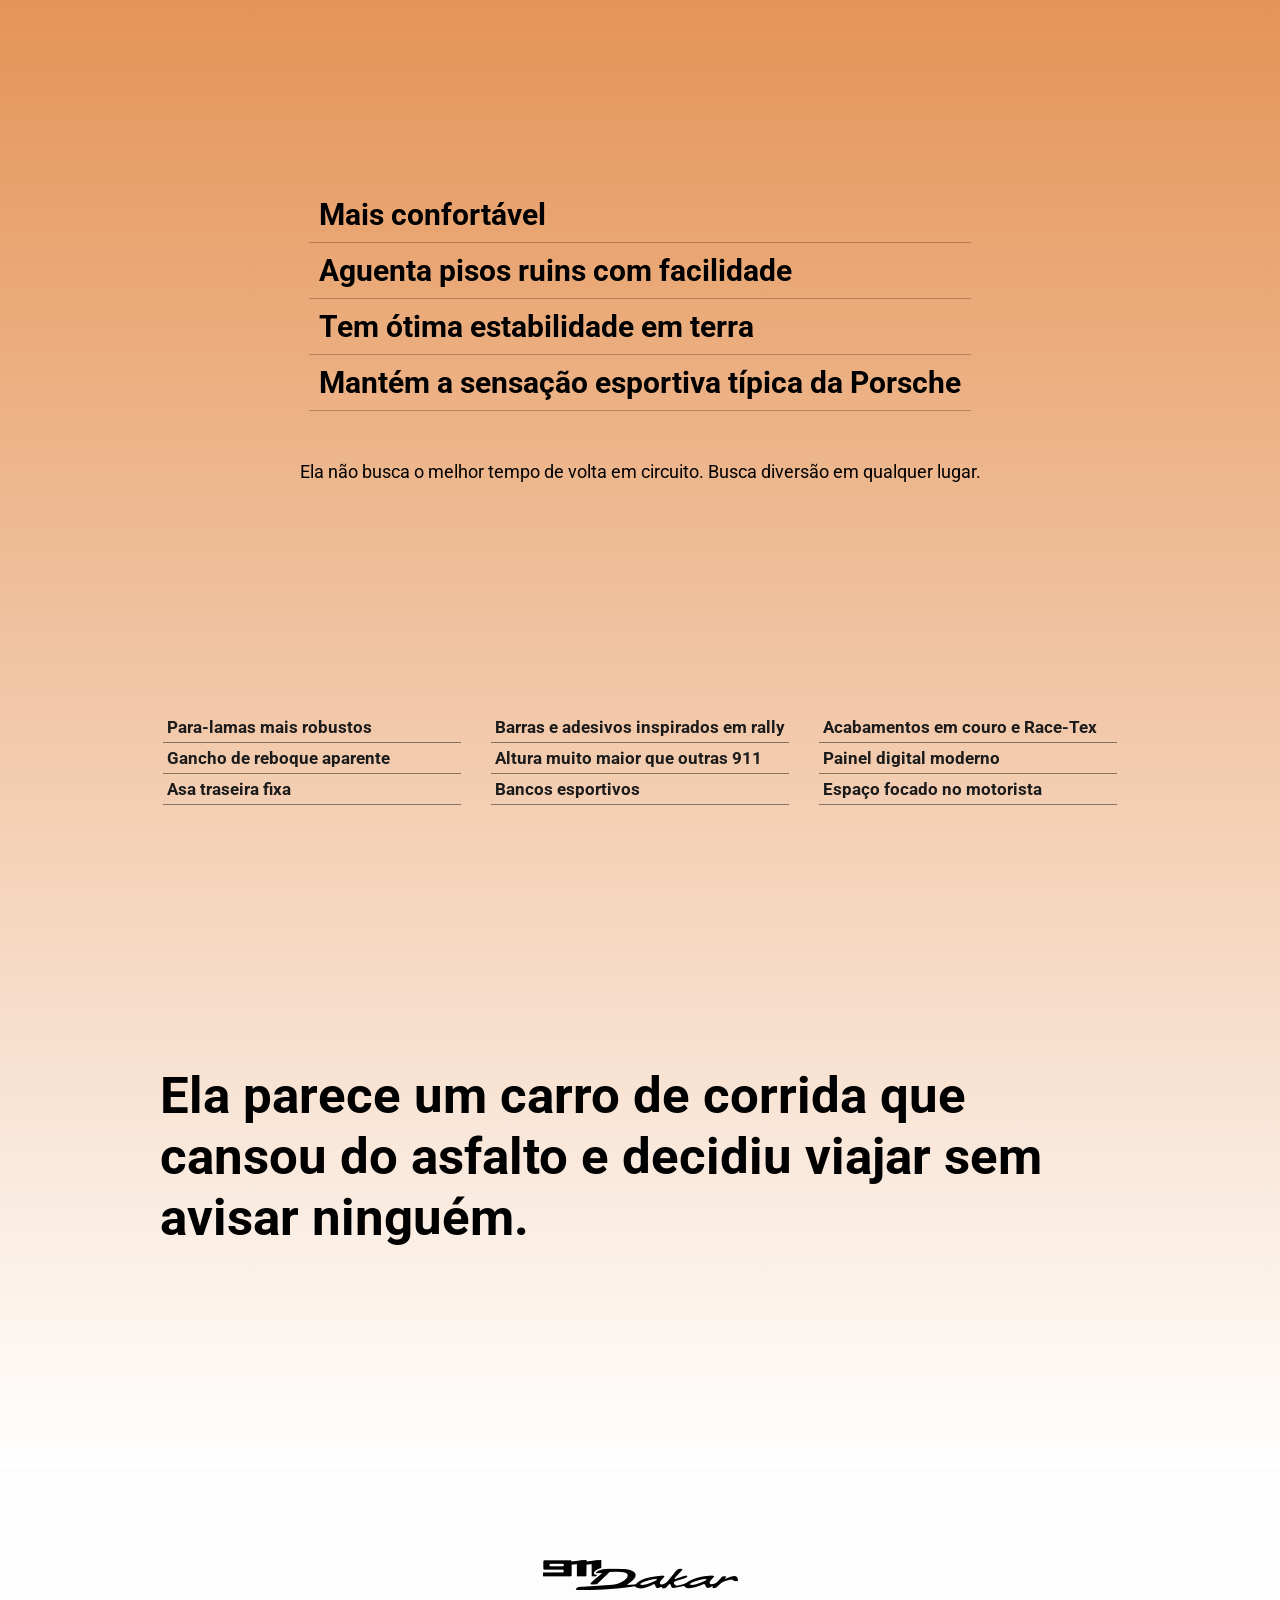
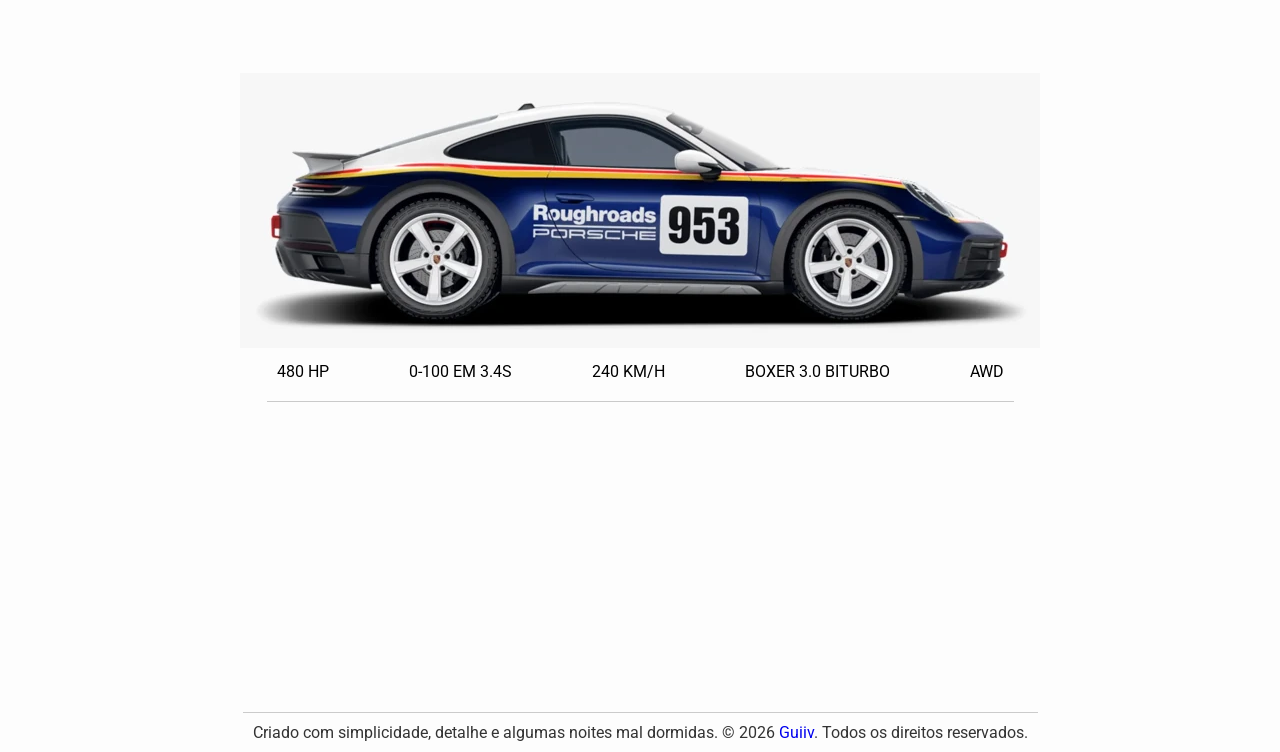
==== commit 576c808b: "melhorando o design e" ====
--- a/index.html
+++ b/index.html
@@ -10,13 +10,12 @@
     <header>
         <nav id="bar">
             <div class="logo">
-                <a href=""><img src="logo/911.png" alt=""></a>
+                <a href=""><img src="logo/911-logo.png" alt=""></a>
             
             </div>  
 
             <ul class="nav-links">
-                <li><a href="#">Cayenne</a></li>
-                <li><a href="#">Taycan</a></li>
+                <li><a href="#"><img src="logo/porsche.jpg" alt=""></a></li>
             </ul>
           
             <div class="menu">
@@ -26,21 +25,19 @@
     </header>  
     <main>
         <section class="hero">
-            <img src="imagens/991-hero.webp" alt="">
+
+            <video src="videos/porsche-design.mp4" muted autoplay loop></video>
         </section>
+        
+                <div class="imagem-logo">
+                    <img src="logo/911-logo.png" alt=""></video>
+                </div>
+                
+            <section class="base">
+                <div class="introducao">
+                    <h1>Mais de seis décadas evoluindo um dos esportivos mais icônicos da história.</h1>
 
-            <section class="modelo">
-                <h1>Engenharia alemã em sua forma mais pura.</h1>
-                <p>Um equilíbrio entre performance extrema e design atemporal.</p>
-            </section>
-                <div class="video1">
-                    <video src="videos/porsche-design.mp4" autoplay muted loop></video>
-                </div>
-            <section class="base">
-
-                <div class="introducao">
-                    <h1>Mais de seis décadas evoluindo um dos esportivos mais icônicos da história.</div></h1>
-                    <img src="imagens/911-vermelha-introducao.jfif" alt="">
+                    <img src="imagens/evolucao.png" alt="">
                 </div>
             
             <div class="conteudo-911">
@@ -52,7 +49,7 @@
 
                     <img src="imagens/911-old-new.png" alt="">
             </div>
-        </section>
+            </section>
 
         
         <section class="hero-dakar">
--- a/estilo/style.css
+++ b/estilo/style.css
@@ -66,13 +66,11 @@
     left: 50%;
     transform: translateX(-50%);
     display: flex;
-    justify-content: space-between;
-    align-items: center;
-    background-color: rgba(255, 255, 255, 0.068);
-    backdrop-filter: blur(4px);
-    border-bottom: 1px solid rgba(0, 0, 0, 0.13);
+    justify-content: space-around;
+    align-items: center;
+    background-color: rgb(0, 0, 0);
+    border-bottom: 2px solid rgba(255, 255, 255, 0.719);
     box-shadow: 1px 2px 5px 2px rgba(0, 0, 0, 0.103);
-    gap: 30px;
     z-index: 999;
 
 }
@@ -83,9 +81,7 @@
 }
 
 .nav-links  img{
-    width: 60px;
-    justify-content: center;
-    align-items: center;
+    width: 300px;
 }
 
 
@@ -93,17 +89,12 @@
     display: flex;
     align-items: center;
     justify-content: center;
-    gap: 10px;
     padding: 0px 10px;
-    list-style: none;
-}
-.nav-links a{
-    color: rgb(255, 255, 255);
-    text-decoration: none;
 }
 
 
 .menu{
+    color: white;
     display: block;
     font-size: 20px;
     padding: 0px 20px;
@@ -123,7 +114,6 @@
     display: flex;
     justify-content: center;
     align-items: center;
-
 }
 
 
@@ -140,56 +130,22 @@
     );
 }
 
-.hero img{
-    max-width: 100%;
+.hero video{
+    width: 100%;
     top: 0px;
 }
 
-.modelo{
-    display: flex;
-    flex-direction: column;
-    justify-content: center;
-    background-color: black;
-    width: 100%;
-    justify-content: center;
-    align-items: center;
-}
-
-.modelo h1{
-    padding: 10px;
-    margin-top: 30px;
-    font-weight: bold;
-    font-size: clamp( 30px,9vw, 80px);
-    color: white;
-    text-align: center;
-}
-
-.modelo p{
-    color: #acacac;
-    font-size: clamp(1rem, 2vw, 1.5rem);
-    padding: 10px;
-    margin-bottom: 200px;
-}
-
-.video1{
-    position: relative;
-    display: flex;
-    width: 100%;
-    justify-content: center;
-}
-
-.video1 video{
-    width: 100%;
-}
-
-.video1::after{
-    content: "";
-    position: absolute;
-    left: 0;
-    bottom: 0;
-    width: 100%;
-    height: 200px;
-    background-image: linear-gradient(to bottom, transparent, black);
+
+.imagem-logo{
+    display: flex;
+    justify-content: center;
+    align-items: center;
+    width: 100%;
+    background-color: #000000;
+}
+
+.imagem-logo img{
+    width: 40%;
 }
 
 
@@ -209,13 +165,14 @@
     display: flex;
     flex-direction: column;
     justify-content:center;
+    align-items: center;
     background-color: #000000;
 
 }
 .introducao > h1{
     font-size: clamp(60px, 10vw, 80px);
     margin-top: 200px;
-    margin-bottom: 200px;
+    margin-bottom: 50px;
     max-width: 1000px;
     color: #fff;
 }
@@ -224,7 +181,9 @@
 .introducao img{
     width: 100%;
     object-fit: cover;
-}
+    border-radius: 30px;
+}
+
 
 .conteudo-911{
     display: flex;
@@ -232,7 +191,7 @@
     align-items: end;
     flex-direction: column;
     width: 100%;
-    margin: 200px;
+    margin: 300px;
     justify-content:center;
 
 }
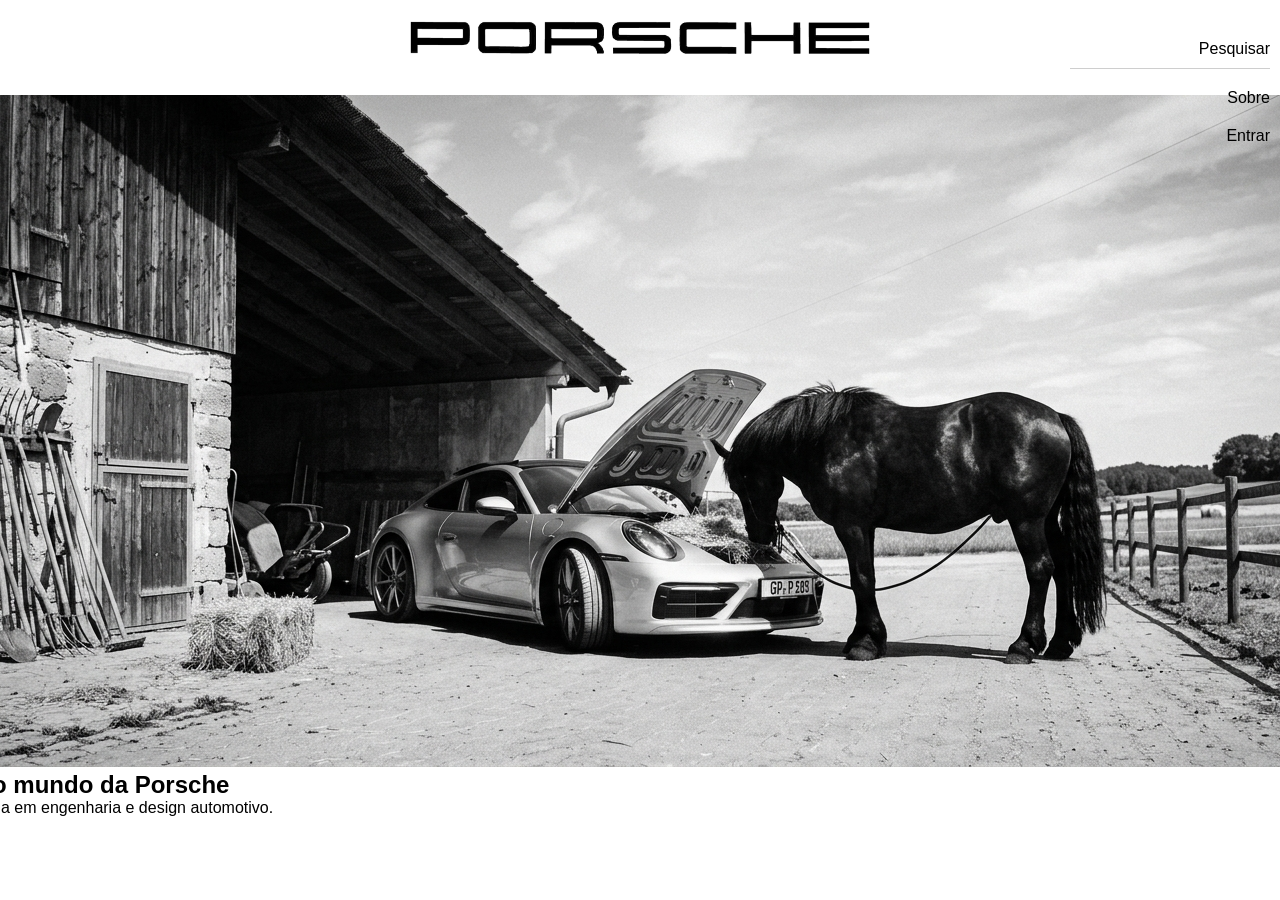
==== commit 5c9649d7: "recomeco" ====
--- a/index.html
+++ b/index.html
@@ -3,117 +3,28 @@
 <head>
     <meta charset="UTF-8">
     <meta name="viewport" content="width=device-width, initial-scale=1.0">
-    <title>Document</title>
+    <title>Bem-vindo ao Porsche</title>
     <link rel="stylesheet" href="estilo/style.css">
 </head>
 <body>
     <header>
-        <nav id="bar">
-            <div class="logo">
-                <a href=""><img src="logo/911-logo.png" alt=""></a>
-            
-            </div>  
-
-            <ul class="nav-links">
-                <li><a href="#"><img src="logo/porsche.jpg" alt=""></a></li>
+        <img src="logo/porsche.png" alt="Logo da Porsche" class="logo">
+    </header>
+        <nav> 
+            <ul>
+                <li><a href="#"><button>Pesquisar</button></a></li>
+                <li><a href="#">Sobre</a></li>
+                <li><a href="#">Entrar</a></li>
             </ul>
-          
-            <div class="menu">
-                ☰
-            </div>
         </nav>
-    </header>  
-    <main>
-        <section class="hero">
-
-            <video src="videos/porsche-design.mp4" muted autoplay loop></video>
-        </section>
-        
-                <div class="imagem-logo">
-                    <img src="logo/911-logo.png" alt=""></video>
-                </div>
-                
-            <section class="base">
-                <div class="introducao">
-                    <h1>Mais de seis décadas evoluindo um dos esportivos mais icônicos da história.</h1>
-
-                    <img src="imagens/evolucao.png" alt="">
-                </div>
-            
-            <div class="conteudo-911">
-                    <h1>Entre passado e presente.</h1>
-
-                    <p class="imagem">Décadas se passaram entre esses dois modelos, mas algo permaneceu intacto. A silhueta. A essência. A sensação de que a 911 nunca foi criada apenas para ser rápida, mas para ser reconhecida instantaneamente.</p>
-
-                    <p>De um lado, a herança que transformou a Porsche em um ícone. Do outro, a evolução da engenharia moderna, onde potência, precisão e aerodinâmica trabalham em perfeita harmonia.</p>
-
-                    <img src="imagens/911-old-new.png" alt="">
-            </div>
+        <main>
+            <section class="hero">
+                <img src="imagens/hero.png" alt="Logo da Porsche" class="logo-hero">
+                <h1>Bem-vindo ao mundo da Porsche</h1>
+                <p>Descubra a excelência em engenharia e design automotivo.</p>
+                <button><a href="#" class="btn">Saiba Mais</a></button>
             </section>
-
-        
-        <section class="hero-dakar">
-            <img src="imagens/dakar-hero-deserto.jpg" alt="">
-        </section>
-        
-        <section class="dakar">
-            <img src="logo/911_dakar-removebg-preview.png" alt="">
-                <p>A 911 Dakar é uma das versões mais diferentes já feitas da 911. <br>
-                Enquanto outras 911 nasceram para rasgar pistas, a Dakar foi criada para areia, terra e estrada ruim. Sim, alguém na Porsche olhou pra um esportivo baixo e caro e pensou: “e se ela pulasse dunas?”. Felizmente deixaram essa pessoa continuar trabalhando.</p>
-        </section>
-        <section class="conteudo">
-            <h2>Inspirada nas vitórias da Porsche no Rally Dakar dos anos 1980.</h2>
-
-            <ul>
-                <li>Mais confortável</li>
-                <li>Aguenta pisos ruins com facilidade</li>
-                <li>Tem ótima estabilidade em terra</li>
-                <li>Mantém a sensação esportiva típica da Porsche</li>
-            </ul>
-
-            <p>Ela não busca o melhor tempo de volta em circuito. Busca diversão em qualquer lugar.</p>
-
-            <div class="card">
-                <ul>
-                    <li>Para-lamas mais robustos</li>
-                    <li>Gancho de reboque aparente</li>
-                    <li>Asa traseira fixa</li>
-                    <li>Barras e adesivos inspirados em rally</li>
-                    <li>Altura muito maior que outras 911</li>
-                    <li>Bancos esportivos</li>
-                    <li>Acabamentos em couro e Race-Tex</li>
-                    <li>Painel digital moderno</li>
-                    <li>Espaço focado no motorista</li>
-                </ul>
-            </div>
-
-            <h2>Ela parece um carro de corrida que cansou do asfalto e decidiu viajar sem avisar ninguém.</h2>
-      </section>
-      <section class="carro">
-
-        <img src="logo/911_dakar-removebg-preview.png" alt="">
-
-        <div class="preta">
-             <img src="imagens/911-dakar.webp" alt="">
-        </div>
-
-            <ul>
-                <li>480 HP</li>
-                <li>0-100 EM 3.4S</li>
-                <li>240 KM/H</li>
-                <li>BOXER 3.0 BITURBO</li>
-                <li>AWD</li>
-            </ul>
-      </section>
-  
-    </main>
-
-
-
-
-     <footer>
-        <p>Criado com simplicidade, detalhe e algumas noites mal dormidas.  
-         &copy; 2026 <a href="https://github.com/guiiv" target="_blank">Guiiv</a>. Todos os direitos reservados.</p>
-    </footer>
+        </main>
+    
 </body>
 </html>
--- a/estilo/style.css
+++ b/estilo/style.css
@@ -1,405 +1,64 @@
 @charset "UTF-8";
 
-@import url('https://fonts.googleapis.com/css2?family=Roboto:ital,wght@0,100..900;1,100..900&display=swap');
-
-@media (max-width: 768px){
-
-     nav >.nav-links{
-        display: none;
-    }
-
-
-    .menu{
-        display: block;
-    }
-
-
-    .conteudo-911 p{
-
-        position: static;
-
-        transform: none;
-
-        padding: 30px 20px;
-
-        color: black;
-    }
-
-}
-
-
 *{
-    margin: 0px;
-    padding: 0px;
+    margin: 0;
+    padding: 0;
     box-sizing: border-box;
 }
 
 body{
-    font-family: "Roboto", sans-serif;
-    background-color: #FDFDFD;
-    max-width: 100%;
-    overflow-x: hidden;
-    
-}
-
-.destaque{
-    background: linear-gradient(to left, #000000,#2b0000,#5c0000);
-    background-clip: text;
-    color: transparent;
-}
-
-
-
-h1 {
-    font-size: clamp(60px, 10vw, 80px);
+    font-family: Arial, Helvetica, sans-serif;
 }
 
 header{
-    align-items: center;
-
-}
-
-#bar{
-    position: fixed;
-    width: 100%;
-    top: 0px;
-    left: 50%;
-    transform: translateX(-50%);
-    display: flex;
-    justify-content: space-around;
-    align-items: center;
-    background-color: rgb(0, 0, 0);
-    border-bottom: 2px solid rgba(255, 255, 255, 0.719);
-    box-shadow: 1px 2px 5px 2px rgba(0, 0, 0, 0.103);
-    z-index: 999;
-
-}
-
-#bar img{
-    width: 150px;
-    padding: 10px;
-}
-
-.nav-links  img{
-    width: 300px;
-}
-
-
-.nav-links{
-    display: flex;
-    align-items: center;
-    justify-content: center;
-    padding: 0px 10px;
-}
-
-
-.menu{
-    color: white;
-    display: block;
-    font-size: 20px;
-    padding: 0px 20px;
-}
-
-
-
-main {
-    max-width: 100%;
-    flex-direction: column;
-    justify-content: center;
-    align-items: center;
-}
-
-.hero{
-    position: relative;
     display: flex;
     justify-content: center;
     align-items: center;
 }
-
-
-.hero::after{
-    content: "";
-    position: absolute;
-    left: 0;
-    bottom: 0;
-    width: 100%;
-    height: 200px;
-
-    background: linear-gradient(to bottom,transparent,
-        rgb(0, 0, 0)
-    );
+header img{
+    width: 500px;
+    padding: 20px;
 }
 
-.hero video{
+nav{
+    position: fixed;
+    top: 20px;
     width: 100%;
-    top: 0px;
+    display: flex;
+    justify-content: end;
+    align-items: center;
 }
 
+nav ul{
+    display: flex;
+    flex-direction: column;
+    list-style: none;
+    text-align: end
+    ;
+}
+nav li{
+    padding: 10px ;
+}
 
-.imagem-logo{
+nav a{
+    text-decoration: none;
+    color: black;
+}
+
+nav button{
+    background-color: transparent;
+    border: none;
+    border-bottom: 1px solid rgba(0, 0, 0, 0.192);
+    width: 200px;
+    text-align: end;
+    padding: 10px 0px;
+    font-size: 16px;
+}
+
+main{
     display: flex;
     justify-content: center;
     align-items: center;
-    width: 100%;
-    background-color: #000000;
-}
-
-.imagem-logo img{
-    width: 40%;
-}
-
-
-.base{
-    display: flex;
     flex-direction: column;
-    justify-content: center;
-    align-items: center;
-    width: 100%;
-    background-color: #000000;
-
-}
-
-.introducao{
-    margin-top: 100px;
-    max-width: 100%;
-    display: flex;
-    flex-direction: column;
-    justify-content:center;
-    align-items: center;
-    background-color: #000000;
-
-}
-.introducao > h1{
-    font-size: clamp(60px, 10vw, 80px);
-    margin-top: 200px;
-    margin-bottom: 50px;
-    max-width: 1000px;
-    color: #fff;
-}
-
-
-.introducao img{
-    width: 100%;
-    object-fit: cover;
-    border-radius: 30px;
-}
-
-
-.conteudo-911{
-    display: flex;
-    position: relative;
-    align-items: end;
-    flex-direction: column;
-    width: 100%;
-    margin: 300px;
-    justify-content:center;
-
-}
-
-.conteudo-911 h1{
-    color: #fff;
-    margin: 20px;
-}
-
-.conteudo-911 >p{
-    color: #ffffff;
-    width: 500px;
-    margin: 20px;
-
-
-}
-
-.imagem {
-    position: absolute;
-    left: 10%;
-    top: 90%;
-    transform: translateY(-50%);
-    line-height: 1.3em;
-    width: 600px;
     padding: 20px;
-    margin-bottom: 200px;
-}
-
-
-.conteudo-911 img{
-    width: 100%;
-}
-
-
-.conteudo-911::after{
-    content: "";
-    position: absolute;
-    left: 0;
-    bottom: 0;
-    width: 100%;
-    height: 200px;
-    background-image: linear-gradient(to bottom, transparent, black);
-}
-
-
-
-
-
-
-.hero-dakar{
-    position: relative;
-    display: flex;
-    justify-content: center;
-    align-items: center;
-    width: 100%;
-
-}
-
-
-.hero-dakar::after{
-    content: "";
-    position: absolute;
-    left: 0;
-    bottom: 0;
-    width: 100%;
-    height: 200px;
-
-    background: linear-gradient(to bottom,transparent,
-        #E1843E
-    );
-}
-
-.hero-dakar img{
-    max-width: 100%;
-    height: 100%;
-    top: 0px;
-}
-
-.dakar{
-    display: flex;
-    justify-content:center;
-    align-items: end;
-    max-width: 100%;
-    background-color: #E1843E;   
-}
-
-.dakar  img{
-    padding: 10px;
-    max-width: 60%;
-    margin-bottom: 200px;
-}
-.dakar p{
-    line-height: 1.3em;
-    width: 600px;
-    padding: 0px 30px;
-    color: #000000;
-    margin-bottom: 200px;
-}
-
-.conteudo{
-    display: flex;
-    flex-direction: column;
-    justify-content: center;
-    align-items: center;
-    width: 100%;
-    background-image: linear-gradient(to bottom, #E1843E, white);
-}
-
-.conteudo h2{
-    font-size: clamp(30px, 4vw, 70px);
-    font-weight: bolder;
-    max-width: 1000px;
-    margin: 20px;
-    padding: 20px;
-    margin-bottom: 200px;
-
-}
-
-.conteudo ul{
-    font-size: 30px;
-    font-weight: bolder;
-    list-style: none;
-    margin: 20px;
-}
-
-.conteudo li{
-    line-break: 1.3em;
-    border-bottom: 1px solid rgba(0, 0, 0, 0.24);
-    padding: 10px;
-}
-
-.conteudo p{
-    font-size: 18px;
-    margin: 20px;
-    padding: 10px;
-    text-align: center;
-    margin-bottom: 200px;
-}
-
-.card{
-    display: flex;
-    justify-content: center;
-    align-items: center;
-    margin-bottom: 200px;
-}
-
-
-.card ul{
-    columns: 3;
-    list-style: none;
-
-}
-
-.card li{
-    font-size: 17px;
-    font-weight: bold;
-    color: #1b1b1b;
-    line-height: 1.3em;
-    padding: 4px;
-    border-bottom: #00000070 1px solid;
-}
-
-.carro{
-    display: flex;
-    flex-direction: column;
-    justify-content: center;
-    align-items: center;
-    padding: 10px;
-}
-
-
-.carro ul{
-    display: flex;
-    gap: 80px;
-    align-items: center;
-    justify-content: center;
-    list-style: none;
-    font-size: clamp( 16px, 1vw, 20px);
-    border-bottom: #00000034 1px solid;
-    margin-bottom: 300px;
-    padding: 10px;
-}
-
-.carro li{
-    font-weight: normal;
-    margin-bottom: 10px;
-}
-
-
-footer{
-    display: flex;
-    justify-content: center;
-    align-items: center;
-
-}
-
-footer p {
-    border-top: 1px solid rgba(0, 0, 0, 0.199);
-    color: #333333;
-    text-align: center;
-    padding: 10px;
-}
-
-footer a{
-    text-decoration: none;
-
-}
-
-
-
-
+}
